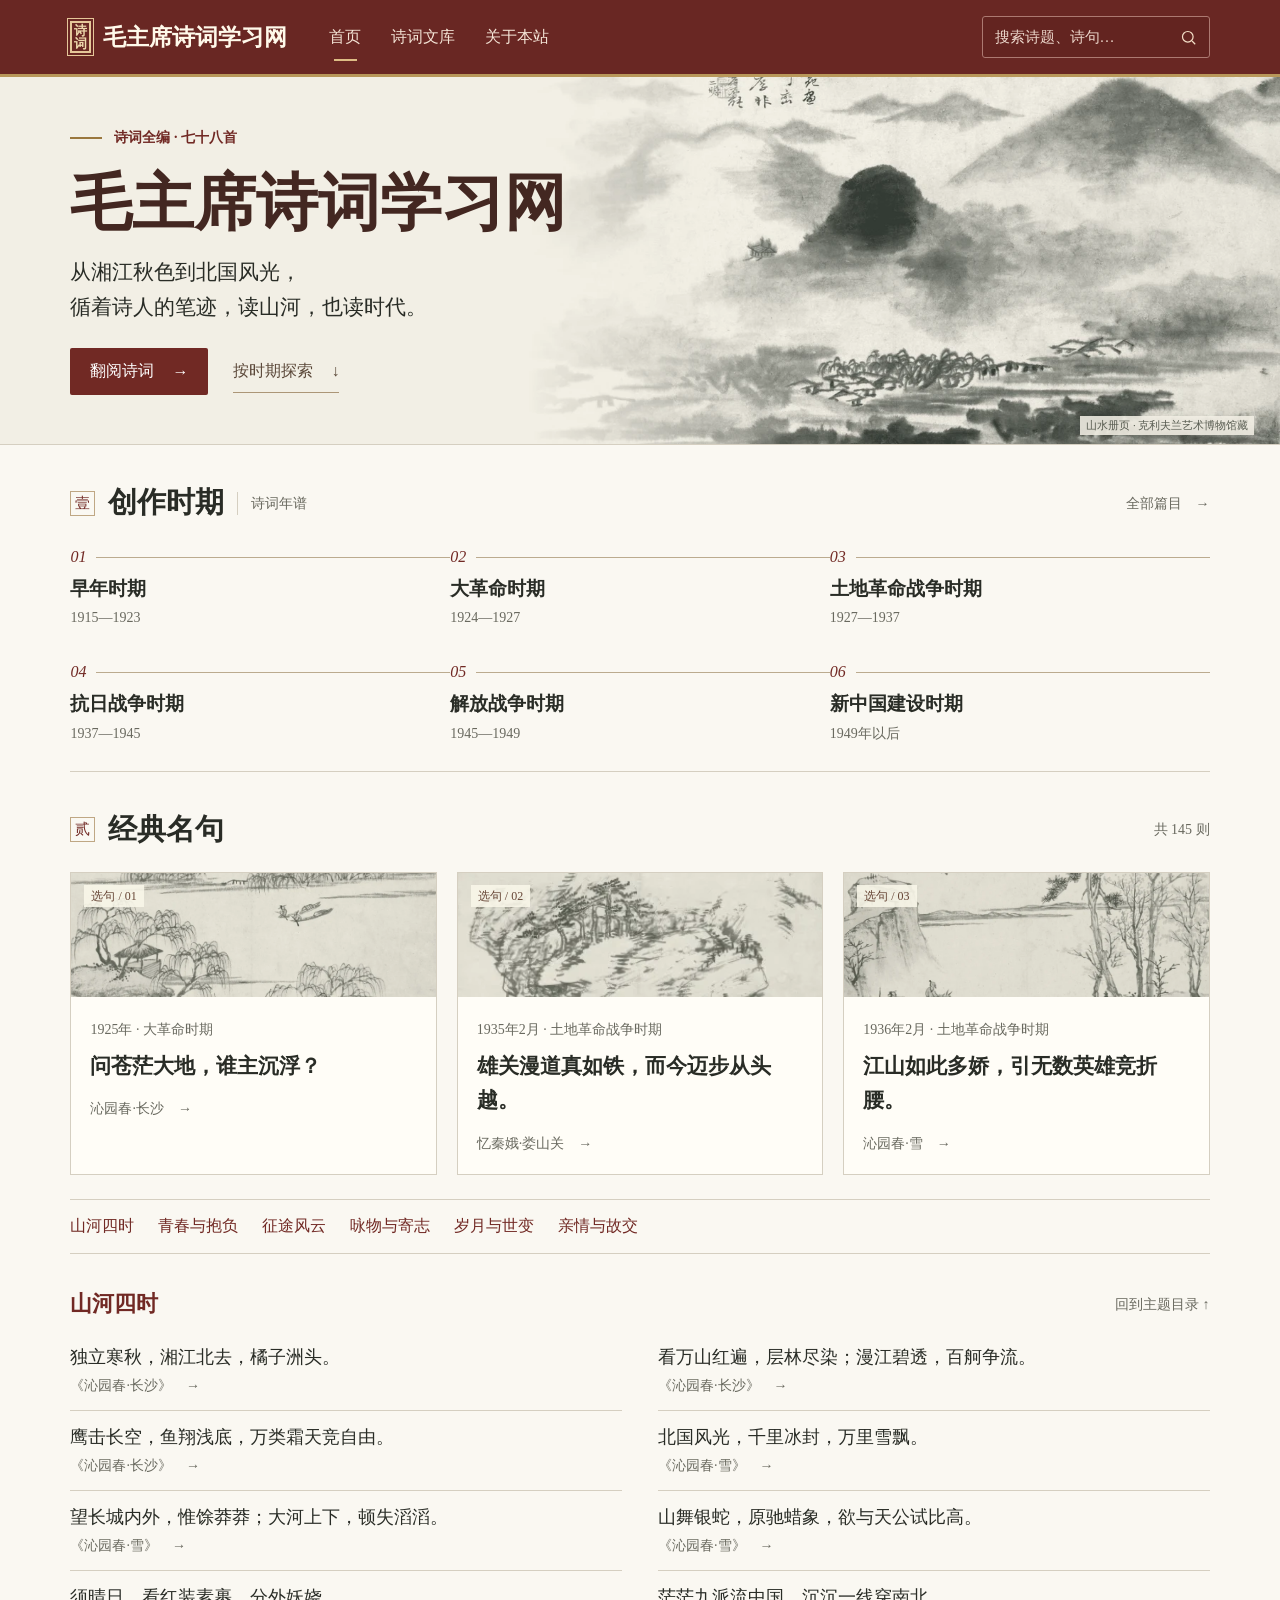
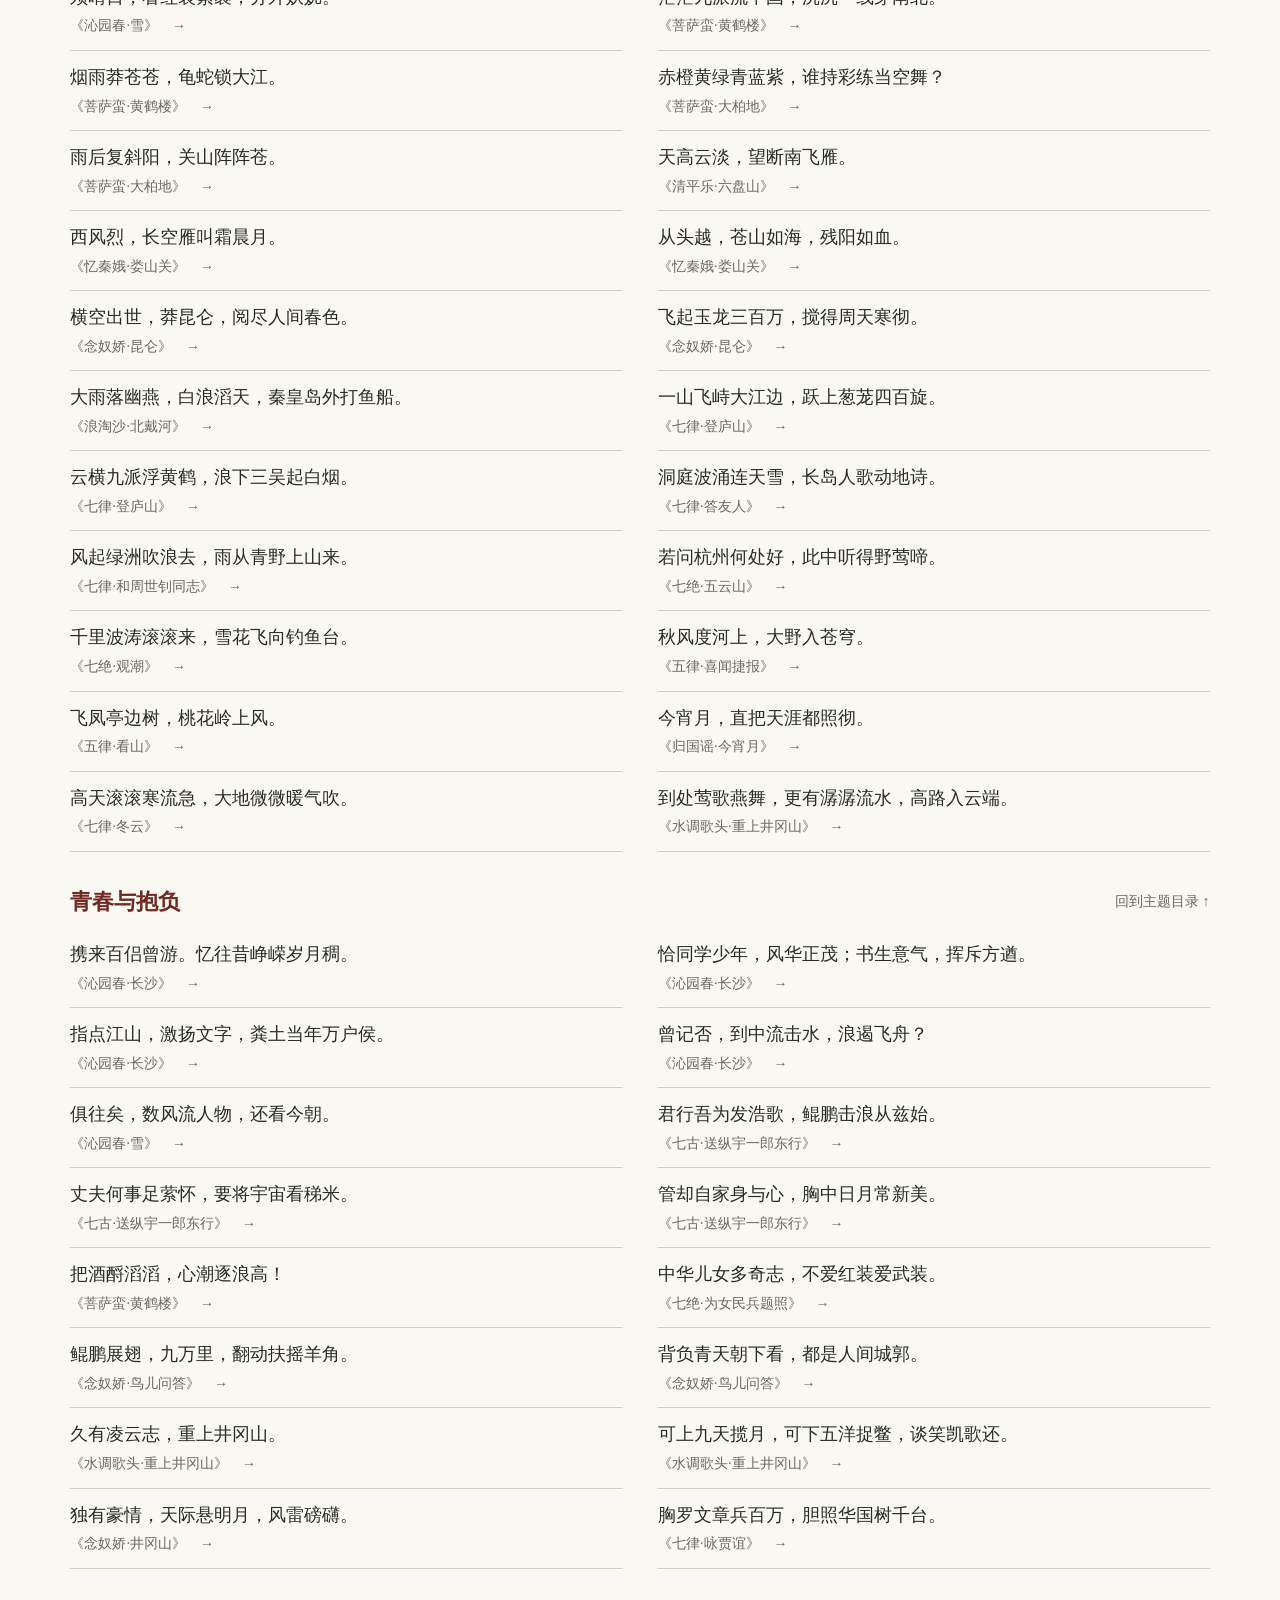
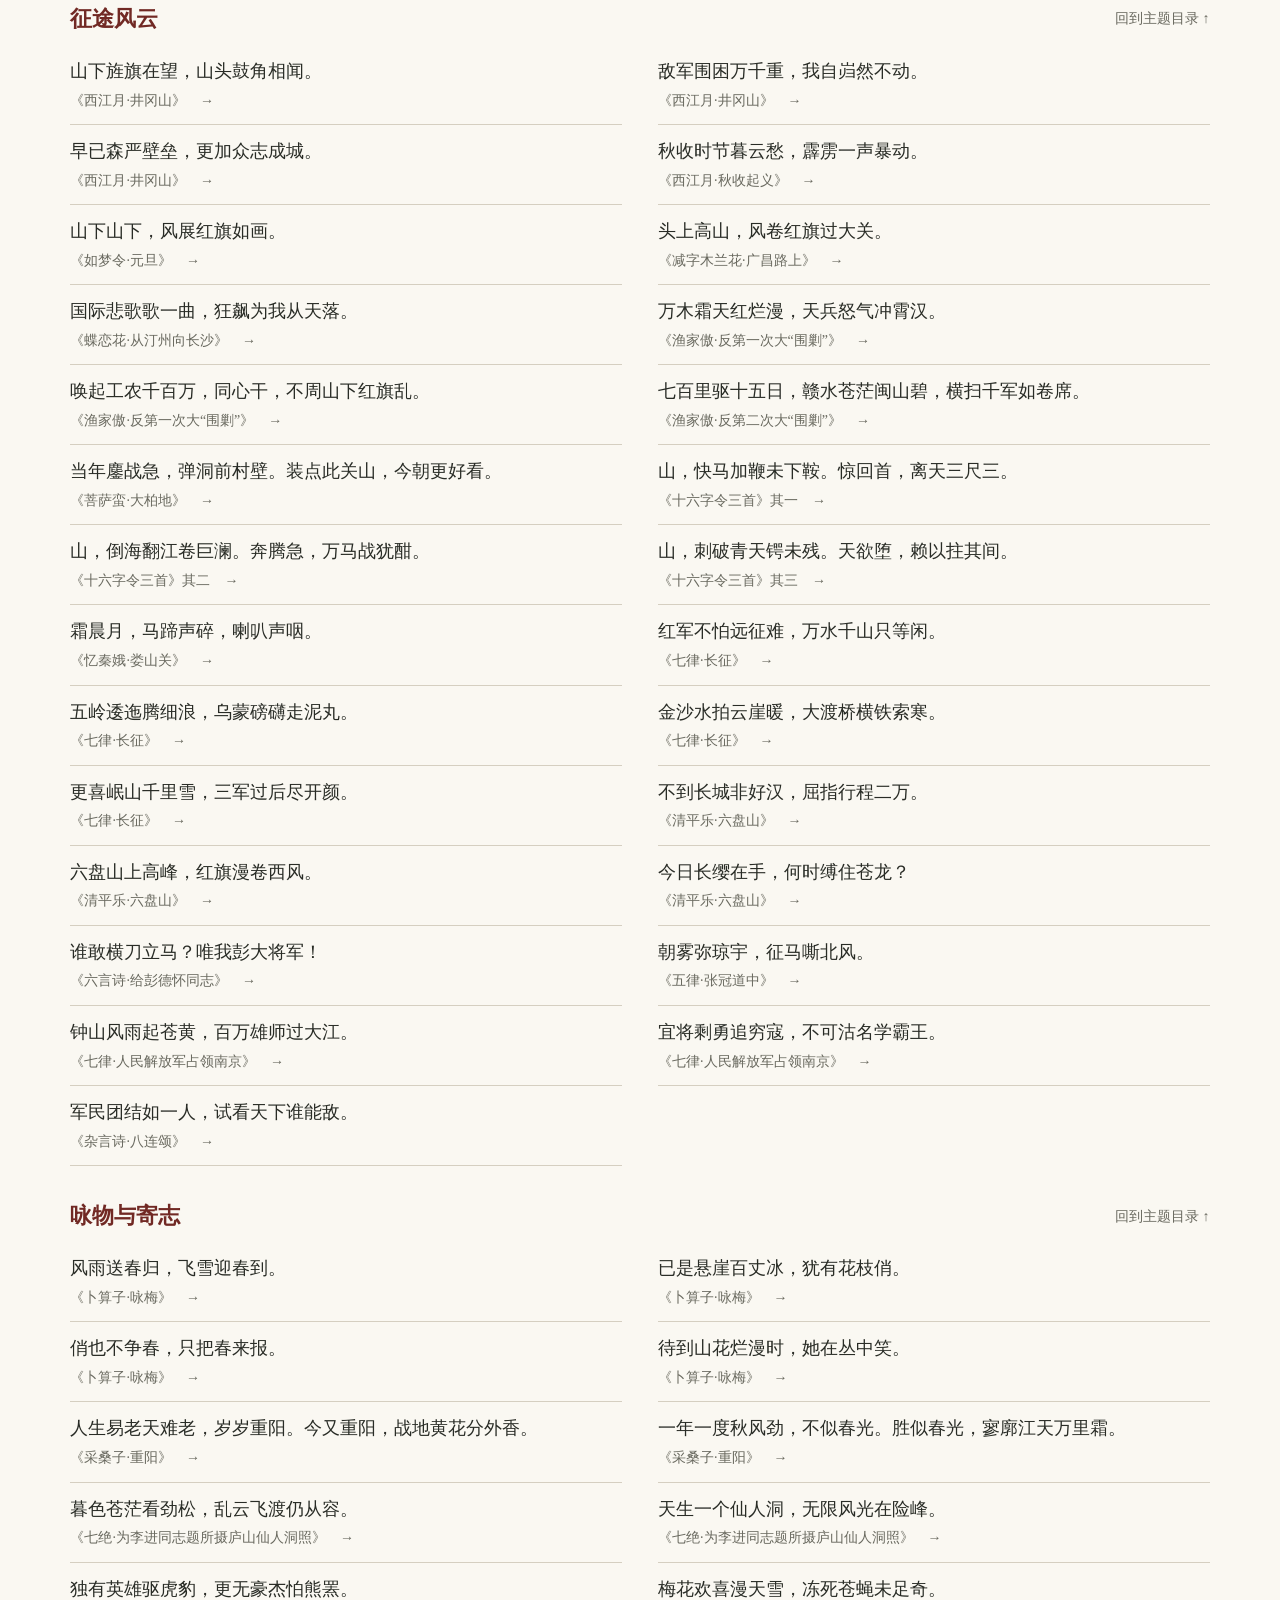
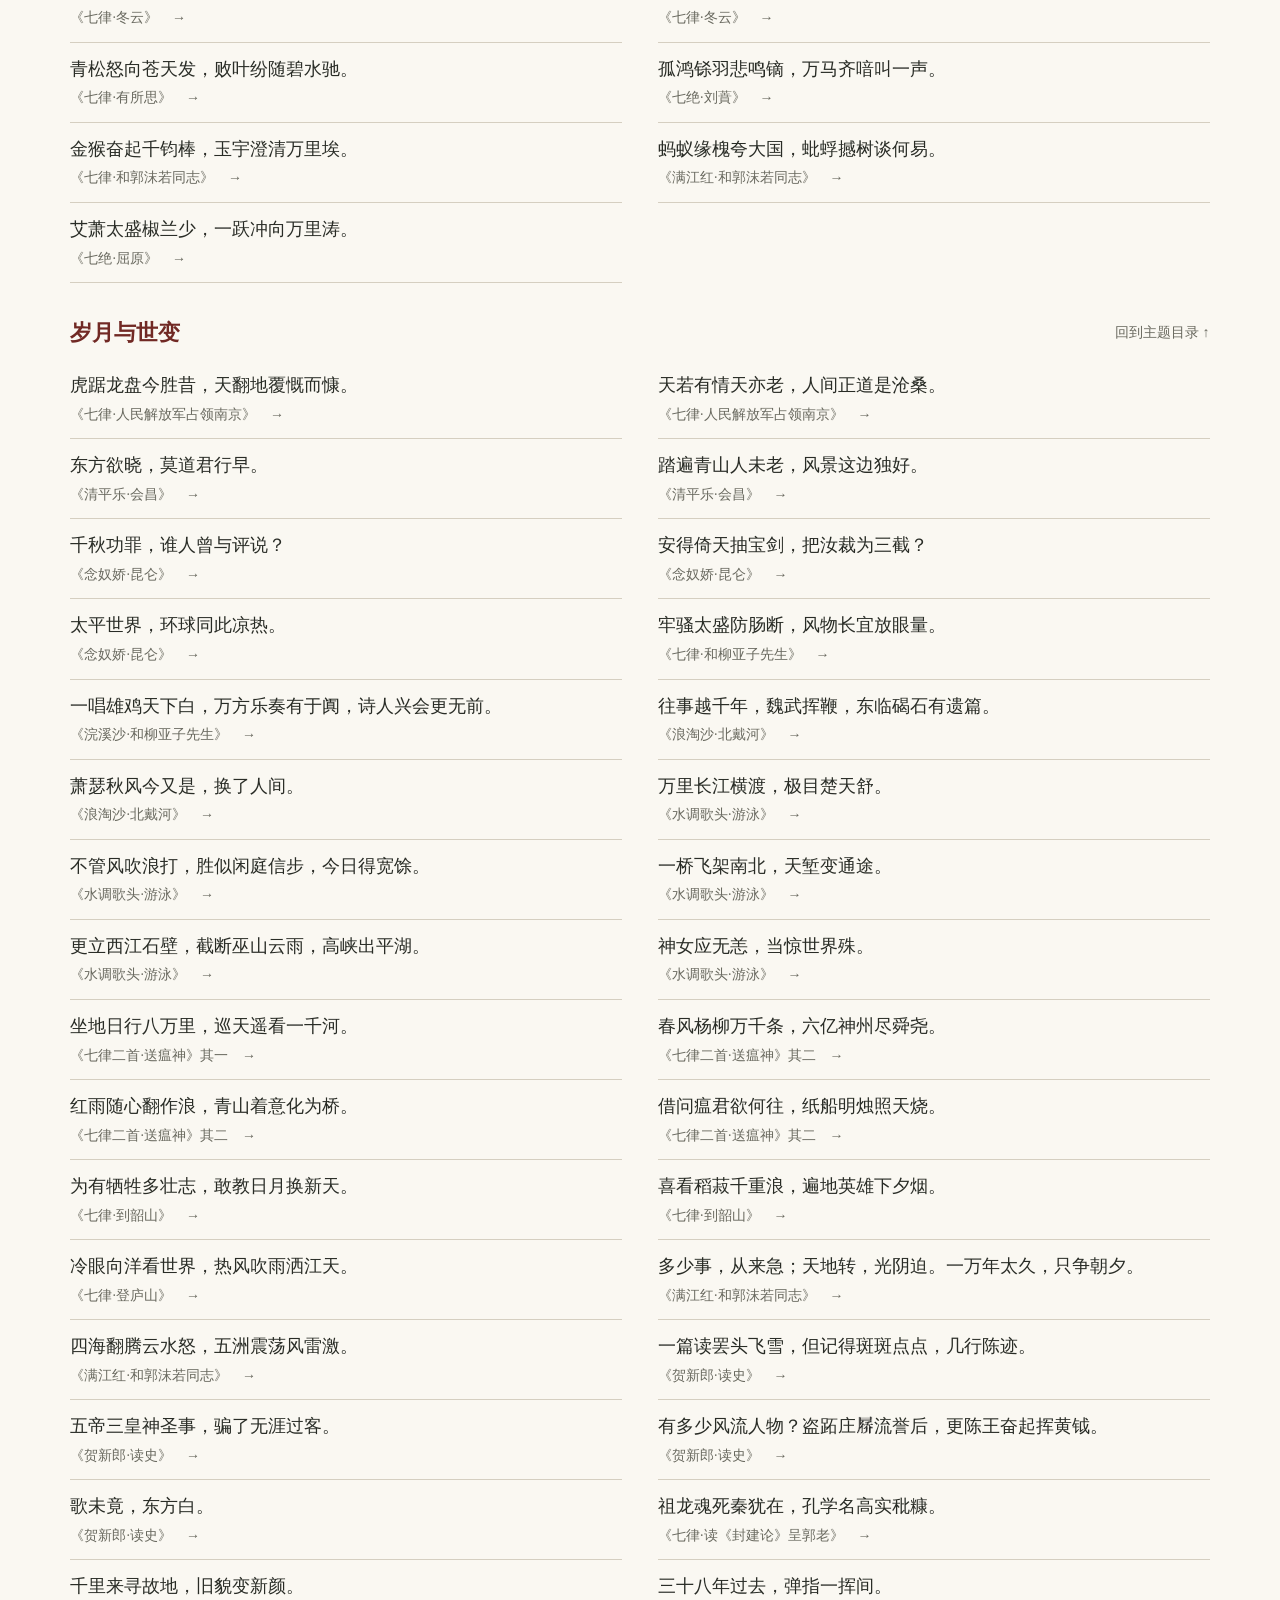
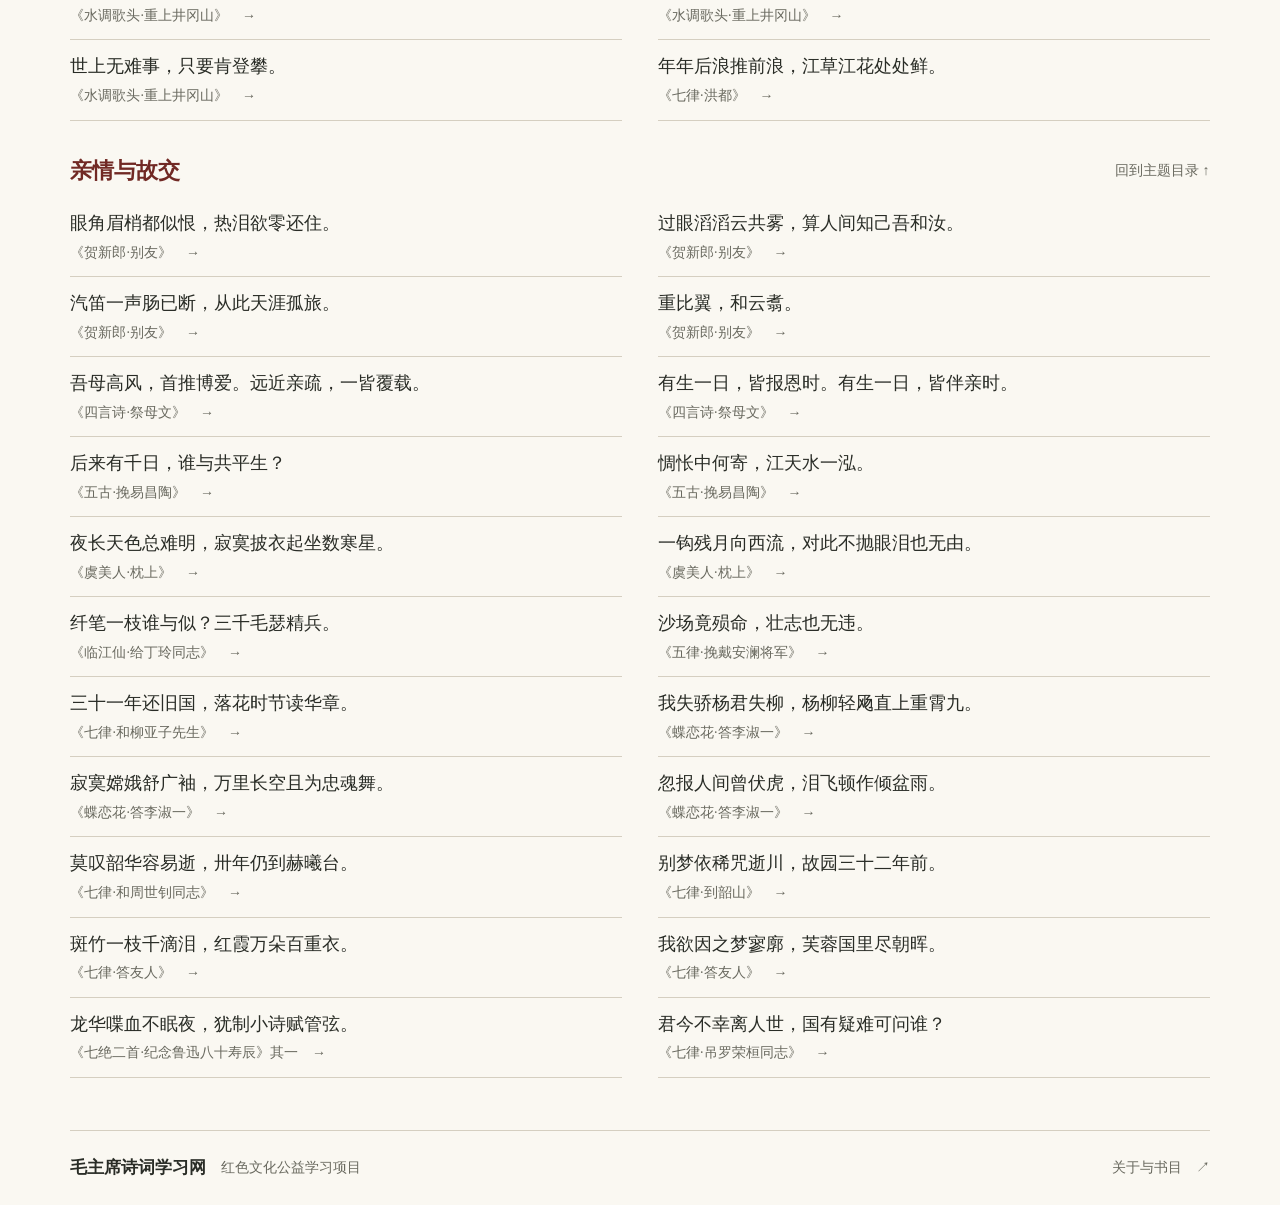
==== index.html @ 9a22bbe4 "准备诗词学习网站的首次发布" ====
<!doctype html>
<html lang="zh-CN"><head><meta charset="utf-8"><meta name="viewport" content="width=device-width,initial-scale=1"><meta name="theme-color" content="#702623"><title>首页 · 毛主席诗词学习网</title><link rel="stylesheet" href="assets/site.css"><script defer src="js/poems.js"></script><script defer src="js/quotes.js"></script><script defer src="js/site.js"></script></head>
<body data-page="index"><a class="skip" href="#main">跳到正文</a><header><div class="wrap mast"><a class="brand" href="index.html"><span class="seal" aria-hidden="true">诗<br>词</span>毛主席诗词学习网</a><nav aria-label="主导航"><a href="index.html" class="active" aria-current="page">首页</a><a href="library.html">诗词文库</a><a href="about.html">关于本站</a></nav>
<form class="search" role="search" action="library.html"><input name="q" id="search" type="search" placeholder="搜索诗题、诗句…" aria-label="搜索诗题、诗句" autocomplete="off"><button aria-label="搜索" title="搜索"><svg viewBox="0 0 24 24" width="17" height="17" fill="none" stroke="currentColor" stroke-width="1.7"><circle cx="11" cy="11" r="7.5"/><path d="m17 17 4.5 4.5"/></svg></button></form></div></header>
<main id="main"><section id="home-results" hidden class="wrap search-results"><h2>检索结果</h2><p role="status" id="summary"></p><div id="list"></div></section><section class="hero"><div class="wrap hero-inner"><div class="kicker"><i></i> 诗词全编 · 七十八首</div><h1>毛主席诗词学习网</h1><p>从湘江秋色到北国风光，<br>循着诗人的笔迹，读山河，也读时代。</p><div class="actions"><a class="primary" href="library.html">翻阅诗词 <b>→</b></a><a class="secondary" href="#eras">按时期探索 <b>↓</b></a></div></div><span class="art-caption">山水册页 · 克利夫兰艺术博物馆藏</span></section>
<div class="wrap"><section class="band" id="eras"><div class="section-head"><div class="heading"><small>壹</small><h2>创作时期</h2><span>诗词年谱</span></div><a href="library.html">全部篇目　→</a></div><div class="timeline" id="timeline"></div></section>
<section class="band quotes"><div class="section-head"><div class="heading"><small>贰</small><h2>经典名句</h2></div><small id="quote-total"></small></div><div id="quotes" class="quote-grid"></div>
<nav class="quote-topics" id="quote-topics" aria-label="名句主题目录"></nav><div id="quote-sections"></div></section></div></main><footer><div class="wrap foot"><span>毛主席诗词学习网</span><small>红色文化公益学习项目</small><a href="about.html">关于与书目　↗</a></div></footer></body></html>
---- assets/site.css ----
/* 版心与字体：全部使用系统字体，离线环境下同样可读。 */
:root{--ink:#292c26;--red:#712924;--gold:#9a773d;--muted:#69695f;--line:#d5cfc1;--paper:#faf8f2;--song:"Source Han Serif SC","Noto Serif CJK SC","Songti SC",SimSun,serif;--kai:KaiTi,STKaiti,"Kaiti SC",var(--song)}
*{box-sizing:border-box}body{margin:0;background:var(--paper);color:var(--ink);font:18px/1.65 var(--kai);min-height:100vh;display:flex;flex-direction:column}main{flex:1}
h1,h2,h3,p{margin:0}h1,h2,h3,strong{font-family:var(--song)}a{color:inherit;text-decoration:none}a:hover{color:var(--red)}button,input{font:inherit}button,a{touch-action:manipulation}button{cursor:pointer}a:focus-visible,button:focus-visible,input:focus-visible{outline:3px solid #bd9247;outline-offset:3px}.wrap{width:min(1216px,89%);margin-inline:auto}
.skip{position:absolute;z-index:5;top:-10em;background:white;padding:.5em}.skip:focus{top:0}
header{background:#692723;color:#fff9ea;border-bottom:3px solid #b8975a}.mast{min-height:74px;display:flex;align-items:center;gap:42px}.brand{display:inline-flex;align-items:center;gap:12px;font: bold 23px var(--song);white-space:nowrap}.brand:hover,nav a:hover{color:#f3dca6}.seal{display:inline-block;border:2px double #e5c799;outline:1px solid #e5c799;outline-offset:2px;color:#eed9ad;text-align:center;font:bold 13px/1 var(--song);padding:1px 2px}
nav{display:flex;align-items:stretch;gap:30px;align-self:stretch}nav a{position:relative;display:flex;align-items:center;font:16px var(--song);white-space:nowrap;color:#f4e4d6}nav .active:after{content:"";position:absolute;bottom:13px;left:15%;right:15%;height:2px;background:#ddbd85}.search{margin-left:auto;display:flex;align-items:center;width:228px;border:1px solid #ac7971;background:#632420;border-radius:3px}.search input{min-width:0;width:100%;padding:8px 0 8px 12px;border:0;background:transparent;color:white;font-size:15px}.search input::placeholder{color:#ecd7cb}.search button{border:0;background:transparent;color:#f4dfc7;padding:6px 12px;display:grid;place-items:center;min-height:36px}
/* 通栏山水画和宣纸留白组成一幅横卷，正文始终独立于图像。 */
#quote-total,.quote-lines small{color:var(--muted);font:14px/1.6 var(--song)}
.quote-topics{display:flex;flex-wrap:wrap;gap:6px 24px;margin:24px 0;padding:12px 0;border-block:1px solid var(--line)}
.quote-topics a{color:var(--red);font:16px/1.8 var(--song)}
.quote-topics a:hover,.quote-topics a:focus-visible{color:var(--red);text-decoration:underline}
.quote-section,.quote-topics{scroll-margin-top:16px}.quote-section{margin-top:32px}.quote-section h3{color:var(--red);font-size:22px}
.quote-lines{list-style:none;margin:8px 0 0;padding:0;display:grid;grid-template-columns:repeat(2,minmax(0,1fr));column-gap:36px}
.quote-lines li{border-bottom:1px solid var(--line)}.quote-lines a{display:grid;gap:3px;padding:12px 0;height:100%;align-content:start}
.quote-lines a:hover small{color:var(--red)}@media(max-width:720px){.quote-lines{grid-template-columns:1fr}.quote-topics{gap:6px 16px}}
.hero{position:relative;background:#f3efe5 url(mountains.webp) center/cover no-repeat;border-bottom:1px solid var(--line)}.hero-inner{padding-block:52px 49px}.kicker{display:flex;align-items:center;gap:12px;font: bold 14px var(--song);color:var(--red)}.kicker i{width:32px;height:2px;background:var(--gold)}.hero h1{font-size:62px;line-height:1.24;color:#432721;margin:18px 0 13px}.hero p{font-size:21px;line-height:1.65}.actions{display:flex;align-items:center;gap:25px;margin-top:24px}.primary,.secondary{display:inline-flex;align-items:center;gap:18px;justify-content:center;font:16px var(--song)}.primary{padding:13px 20px;color:white;background:var(--red);border-radius:2px}.primary:hover{background:#55201c;color:white}.secondary{color:#5b4839;border:0;background:none;padding:10px 0;border-bottom:1px solid #ac9677}b{font-family:serif;font-weight:400}.art-caption{position:absolute;right:2%;bottom:9px;background:#f3efe5df;padding:1px 6px;color:#575b50;font:11px/1.6 var(--song)}
.band{padding-top:34px}.section-head,.heading,.foot{display:flex;align-items:center}.section-head{justify-content:space-between;gap:12px}.heading{gap:13px}.heading small{color:var(--red);border:1px solid #bfa784;font:15px var(--song);padding:2px 4px}.heading h2{font-size:29px}.heading span,.section-head>a{color:var(--muted);font-size:14px}.heading span{padding-left:13px;border-left:1px solid var(--line)}
.timeline{display:grid;grid-template-columns:repeat(5,1fr);margin:17px 0 0}.era{position:relative;display:grid;padding:0 8px 15px 0;line-height:1.7}.era:before{content:"";position:absolute;top:13px;height:1px;left:0;right:0;background:#bbab8f}.era small{z-index:1;background:var(--paper);justify-self:start;color:var(--red);padding-right:10px;font:italic 16px/26px Georgia,serif}.era strong{font-size:19px;margin-top:3px}.era span{font:14px/1.8 Georgia,var(--song);color:var(--muted)}.era:hover strong,.section-head a:hover{text-decoration:underline;text-underline-offset:4px}
.quotes{border-top:1px solid var(--line);margin-top:10px;padding-bottom:52px}.quote-grid{display:grid;grid-template-columns:repeat(3,1fr);gap:20px;margin-top:18px}.quote{display:block;border:1px solid var(--line);background:#fffdf7;transition:border-color .16s}.quote:hover{border-color:var(--gold)}.picture{height:124px;background-size:cover;background-position:center;position:relative}.river{background-image:url(river.webp)}.peaks{background-image:url(peaks.webp)}.valley{background-image:url(valley.webp)}.picture span{position:absolute;left:13px;top:12px;background:#faf7eadf;padding:1px 7px;color:#664535;font:12px/1.7 var(--song)}.caption{padding:17px 19px}.caption small,.caption span{font-size:14px;color:var(--muted)}.caption h3{font: bold 21px/1.65 var(--kai);margin:5px 0 10px}
.foot{min-height:75px;border-top:1px solid var(--line);gap:15px}.foot span{font:bold 17px var(--song)}.foot small,.foot a{font-size:14px;color:var(--muted)}.foot a{margin-left:auto}
/* 文库与阅读页 */
.inside{padding:20px 0 55px}.crumb,.back,.context a,.about a{font-size:15px;color:var(--red)}.crumb{margin-bottom:35px;color:var(--muted)}.inside h1{font-size:39px;line-height:1.4;margin:12px 0}.lead,.metadata,.author,#summary{color:var(--muted)}.filters{display:flex;flex-wrap:wrap;gap:8px;margin:25px 0 18px}.filters button{background:transparent;border:1px solid var(--line);color:var(--ink);padding:7px 12px;font-size:16px}.filters [aria-pressed=true]{background:var(--red);color:white;border-color:var(--red)}#summary{font-size:15px}.group{margin:20px 0 30px}.group h2,.group>small{display:inline-block}.group h2{font-size:22px;margin:0 15px 9px 0}.group>small,.poem-row small{color:var(--muted)}.poem-row{display:grid;grid-template-columns:minmax(160px,1fr) 1.6fr 145px 20px;align-items:center;gap:12px;border-top:1px solid var(--line);padding:15px 4px}.poem-row:hover{background:#f3efe6}.poem-row strong{font-size:17px}.poem-row span{font-size:17px}.poem-row b{color:var(--red)}.empty,.search-results{padding-block:30px}.search-results{border-bottom:1px solid var(--line)}
.reading{max-width:850px;margin:auto;text-align:center}.reading .kicker{justify-content:center}.verse{font:30px/1.9 var(--kai);padding:28px 0}.verse .break{height:1em}.metadata{font-size:16px}.context,.about section{margin:32px 0 22px;padding:22px 0;border-top:1px solid var(--line);text-align:left}.context h2,.about h2{font-size:23px;margin-bottom:12px}.about{max-width:810px}.about p+p{margin-top:12px}.context a,.about a{text-decoration:underline;text-underline-offset:3px}.context a{display:inline-block;margin-top:12px}
@media(max-width:920px){.mast{gap:24px}.brand{font-size:19px}nav{gap:17px}.search{width:180px}.hero h1{font-size:50px}.era strong{font-size:16px}.poem-row{grid-template-columns:1fr 1.3fr 100px 15px}}
@media(max-width:720px){.wrap{width:90%}.mast{flex-wrap:wrap;gap:0 12px;padding:13px 0 10px}.brand{font-size:18px;gap:9px}.seal{font-size:10px}nav{gap:12px;margin-left:auto}nav a{font-size:14px}nav .active:after{bottom:-4px}.search{width:100%;margin-top:13px}.hero{background-size:auto 100%;background-position:53% center}.hero-inner{padding:31px 0 47px}.hero h1{font-size:37px}.hero p{font-size:18px;background:#f3efe5cf;width:fit-content}.actions{margin-top:19px;gap:18px}.art-caption{font-size:10px}.heading h2{font-size:24px}.heading{gap:8px}.heading span{display:none}.timeline{grid-template-columns:1fr 1fr;gap:4px 16px}.era{padding-bottom:8px}.band{padding-top:22px}.quote-grid{grid-template-columns:1fr;gap:12px}.quote{display:grid;grid-template-columns:31% 1fr}.picture{height:100%;min-height:114px}.caption{padding:10px 12px}.caption h3{font-size:18px}.picture span{left:6px;top:6px}.foot{flex-wrap:wrap;gap:6px 13px;padding:14px 0}.foot span{font-size:15px}.foot small,.foot a{font-size:12px}.inside h1{font-size:31px}.verse{font-size:24px}.poem-row{grid-template-columns:1fr auto;gap:2px 6px}.poem-row strong{grid-area:1/1}.poem-row span{grid-area:2/1/3/3}.poem-row small{grid-area:1/2;font-size:13px}.poem-row b{display:none}.group h2{font-size:20px}.filters{gap:6px}.filters button{font-size:15px;padding:6px 9px}}
@media(max-width:400px){.mast{row-gap:10px}.brand{width:100%}nav{margin:0}.search{flex:1;margin:0}.hero h1{font-size:32px}.foot a{margin-left:0}}
@media(max-width:720px){.hero{background-position:32% center}.hero p{background:transparent}}
/* 全编目录与原作、考辨的阅读层次。 */
.timeline{grid-template-columns:repeat(3,minmax(0,1fr));row-gap:14px}
.collection-filters{margin-bottom:0}.collection-filters+#filters{margin-top:12px}
.poem-row{grid-template-columns:minmax(180px,1fr) minmax(0,1.5fr) 185px 20px}
.poem-row>*{min-width:0;overflow-wrap:anywhere}.poem-row small{font-size:14px}
.reading h1{font-size:34px;overflow-wrap:anywhere}.preface{margin:24px auto 0;text-align:left;max-width:680px;color:var(--muted);font-size:18px}
.verse{font-size:28px;line-height:2}.verse p{overflow-wrap:anywhere}.poem-part+.poem-part{margin-top:30px}.verse .part-title{font:20px/1.5 var(--song);color:var(--red);margin-bottom:16px}
.author-notes{text-align:left;margin:10px 0 28px;padding:20px 0;border-block:1px solid var(--line);font-size:18px}.author-notes h2{font-size:20px;margin-bottom:12px}
.author-notes p+p,.preface p+p,.research p+p{margin-top:14px}.research{padding-block:18px;margin:12px 0 20px;line-height:1.9;overflow-wrap:anywhere}
summary{cursor:pointer}.research summary{font:22px/1.6 var(--song);color:var(--red)}summary:focus-visible{outline:3px solid #bd9247;outline-offset:4px}
.research-credit{color:var(--muted);font-size:14px;margin-top:18px}.research[open]{border-bottom:1px solid var(--line)}
.source{text-align:left;color:var(--muted);font-size:14px;line-height:1.8;overflow-wrap:anywhere}.source a{text-decoration:underline;text-underline-offset:3px;color:var(--red)}.proofreading{margin:10px 0}.proofreading p{margin-top:8px}
.source-glyph{height:1em;width:1em;object-fit:contain;vertical-align:-.1em;mix-blend-mode:multiply}
.adjacent{display:grid;grid-template-columns:minmax(0,1fr) minmax(0,1fr);gap:24px;margin:32px 0 26px;padding-top:20px;border-top:1px solid var(--line)}.adjacent a{display:block;font:16px/1.7 var(--song);color:var(--red);white-space:normal;overflow-wrap:anywhere;text-align:left}.adjacent .next{grid-column:2;text-align:right}
@media(max-width:920px){.poem-row{grid-template-columns:minmax(0,1fr) minmax(0,1.2fr) 165px 15px}}
@media(max-width:720px){.timeline{grid-template-columns:repeat(2,minmax(0,1fr))}.poem-row{grid-template-columns:minmax(0,1fr) auto}.poem-row small{max-width:130px;text-align:right}.reading h1{font-size:28px}.verse{font-size:23px}.preface,.author-notes,.research{font-size:17px}.adjacent{gap:16px}.adjacent a{font-size:14px}}
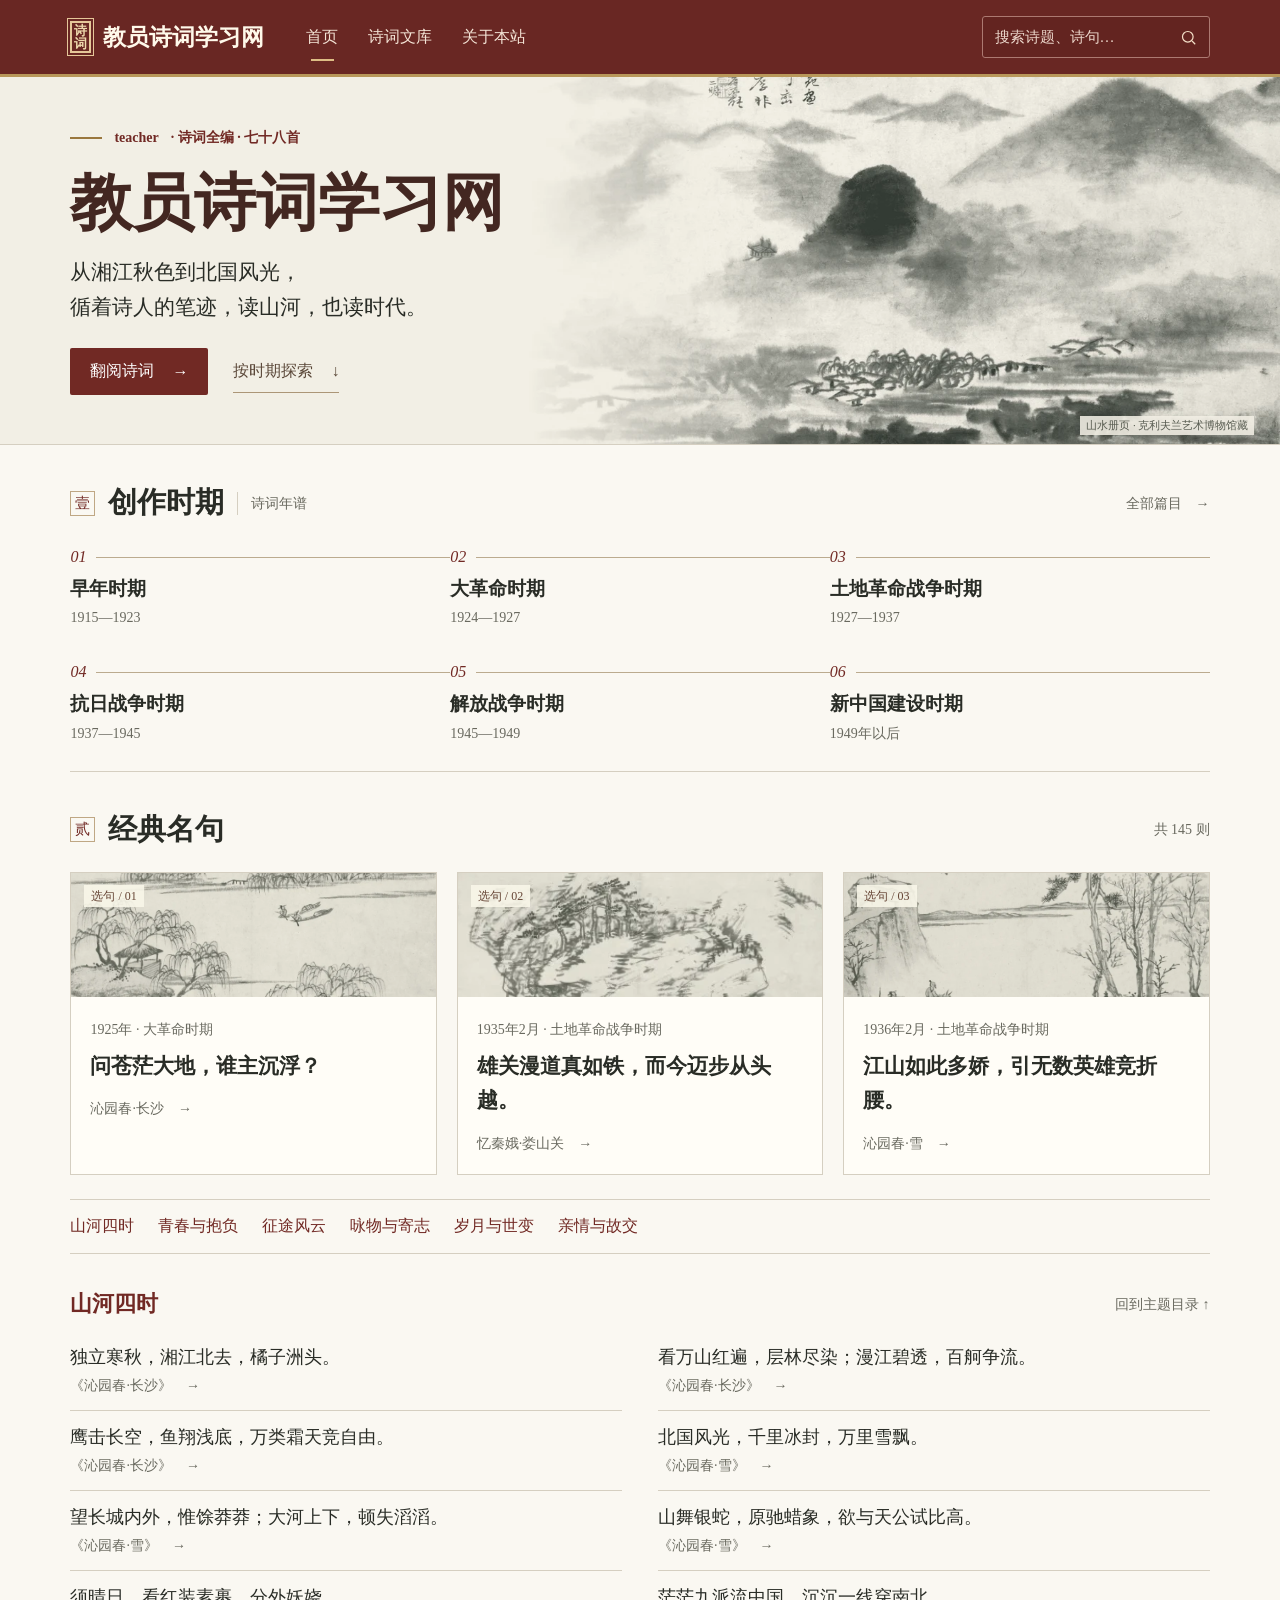
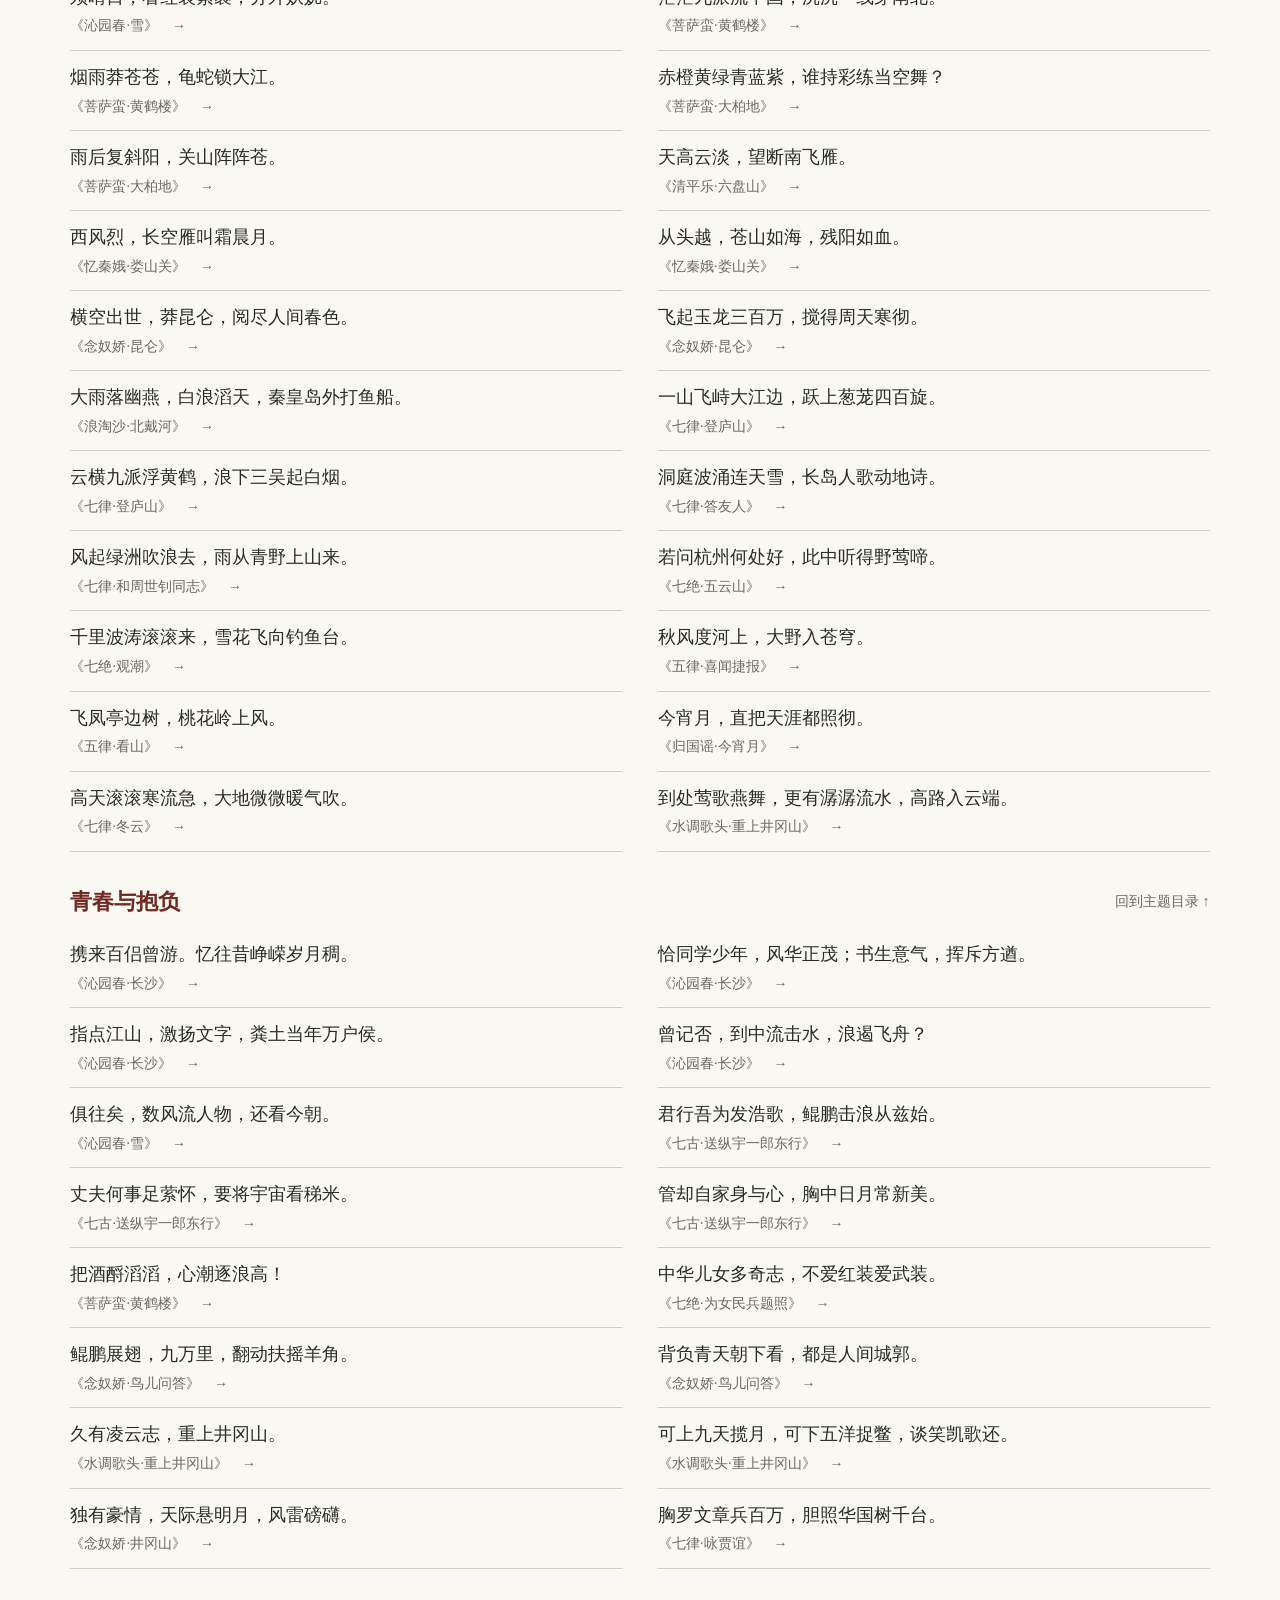
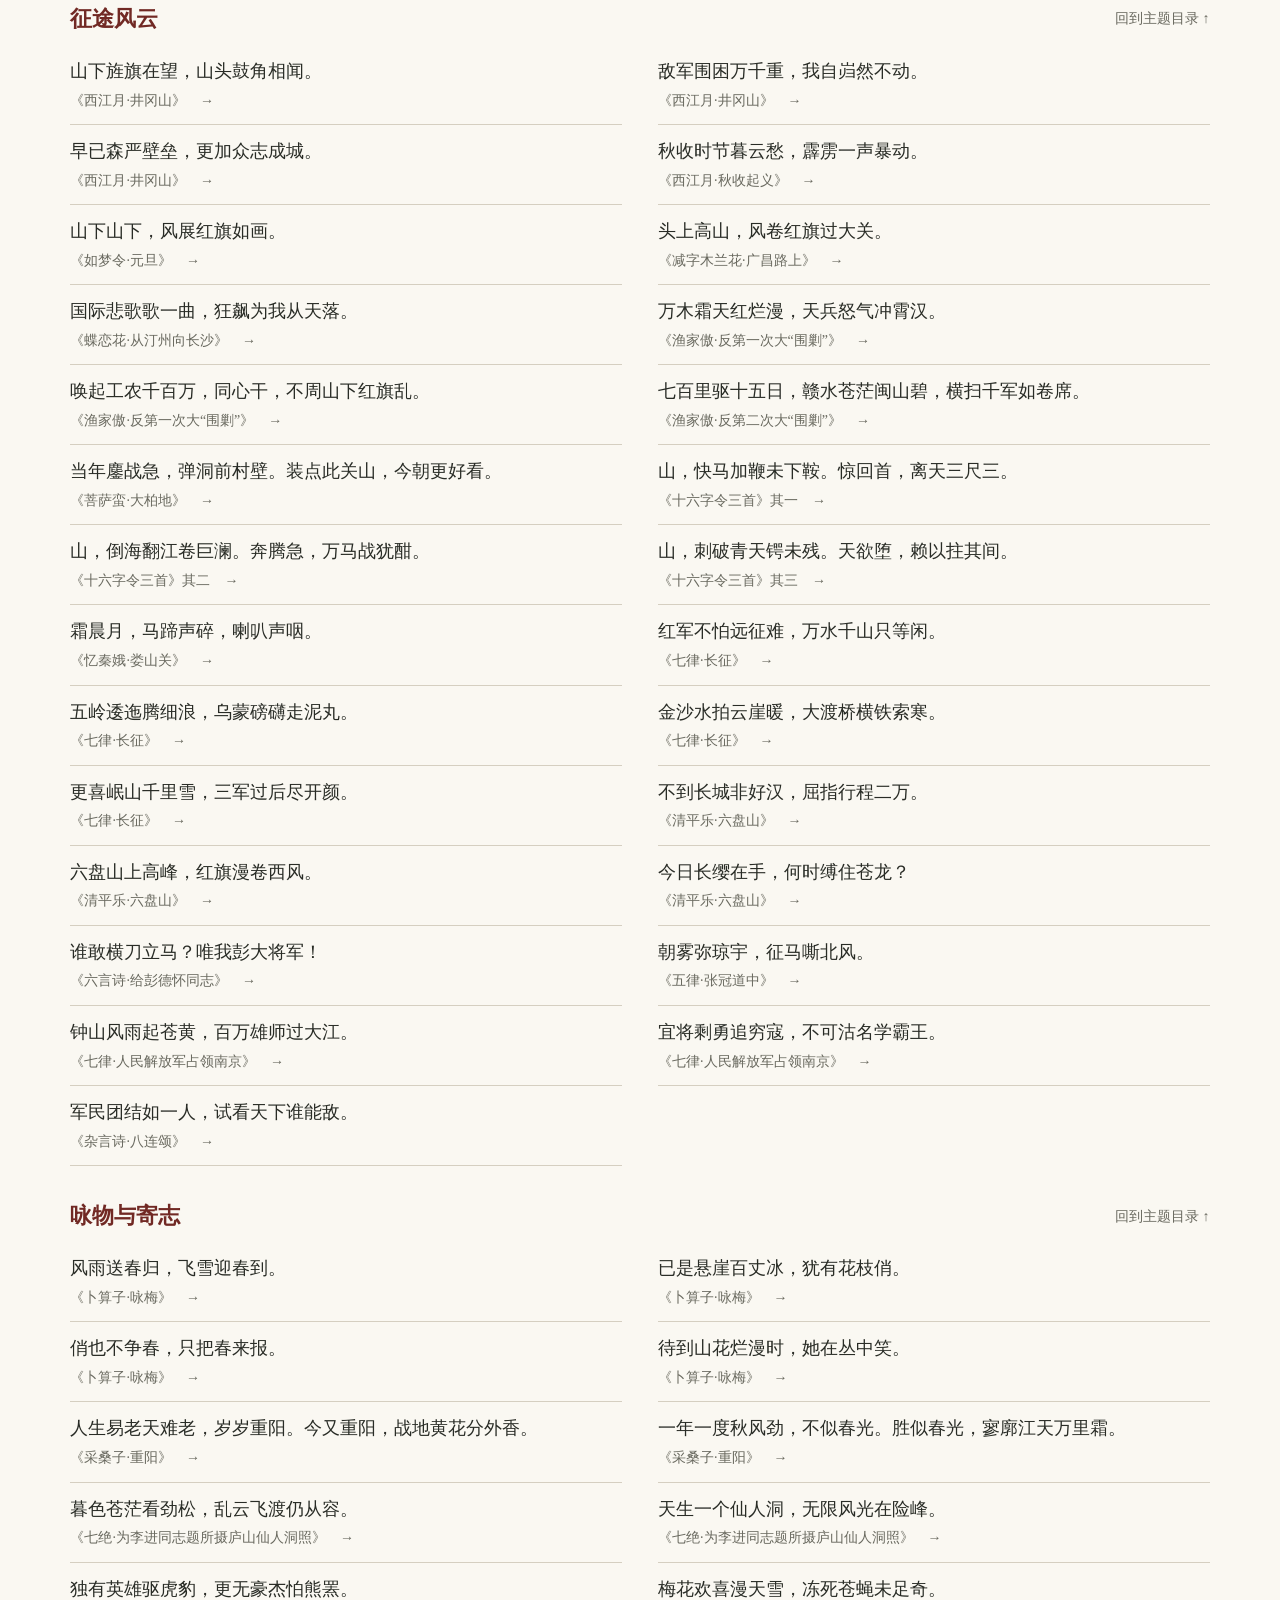
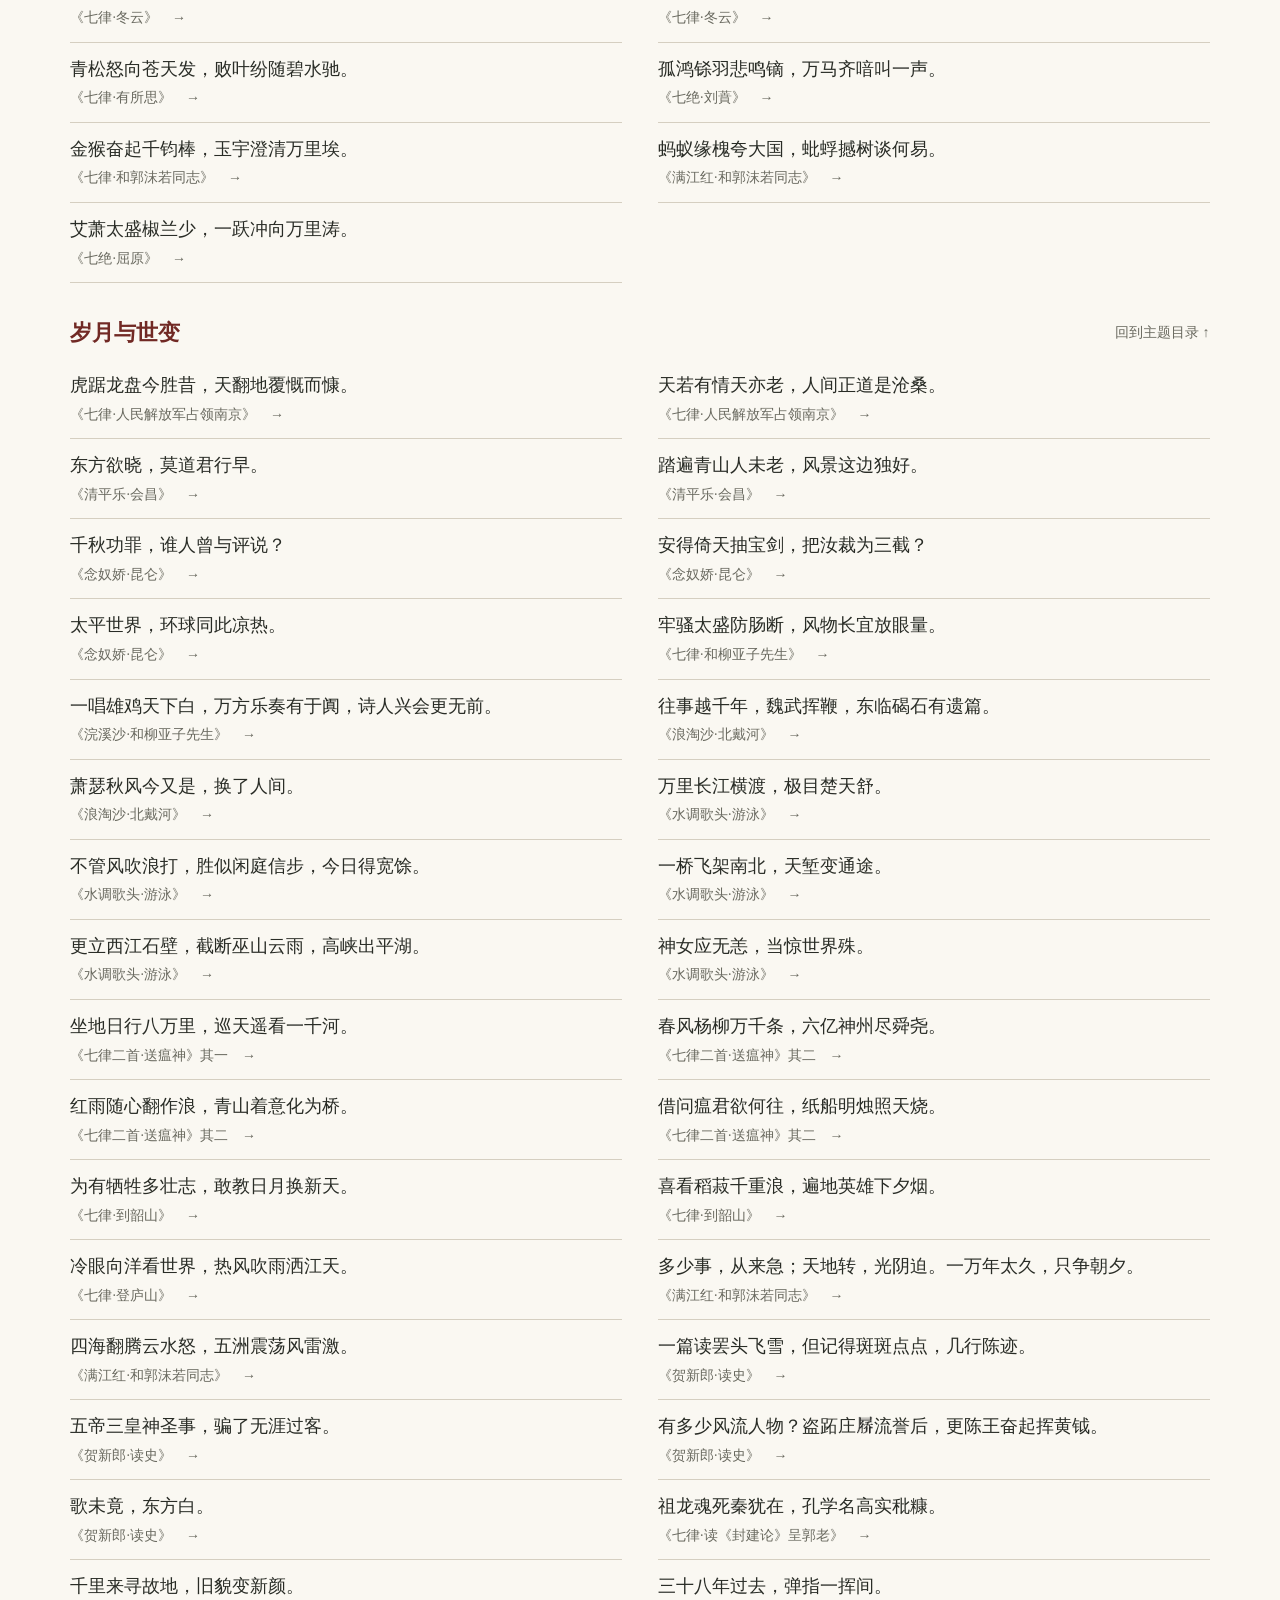
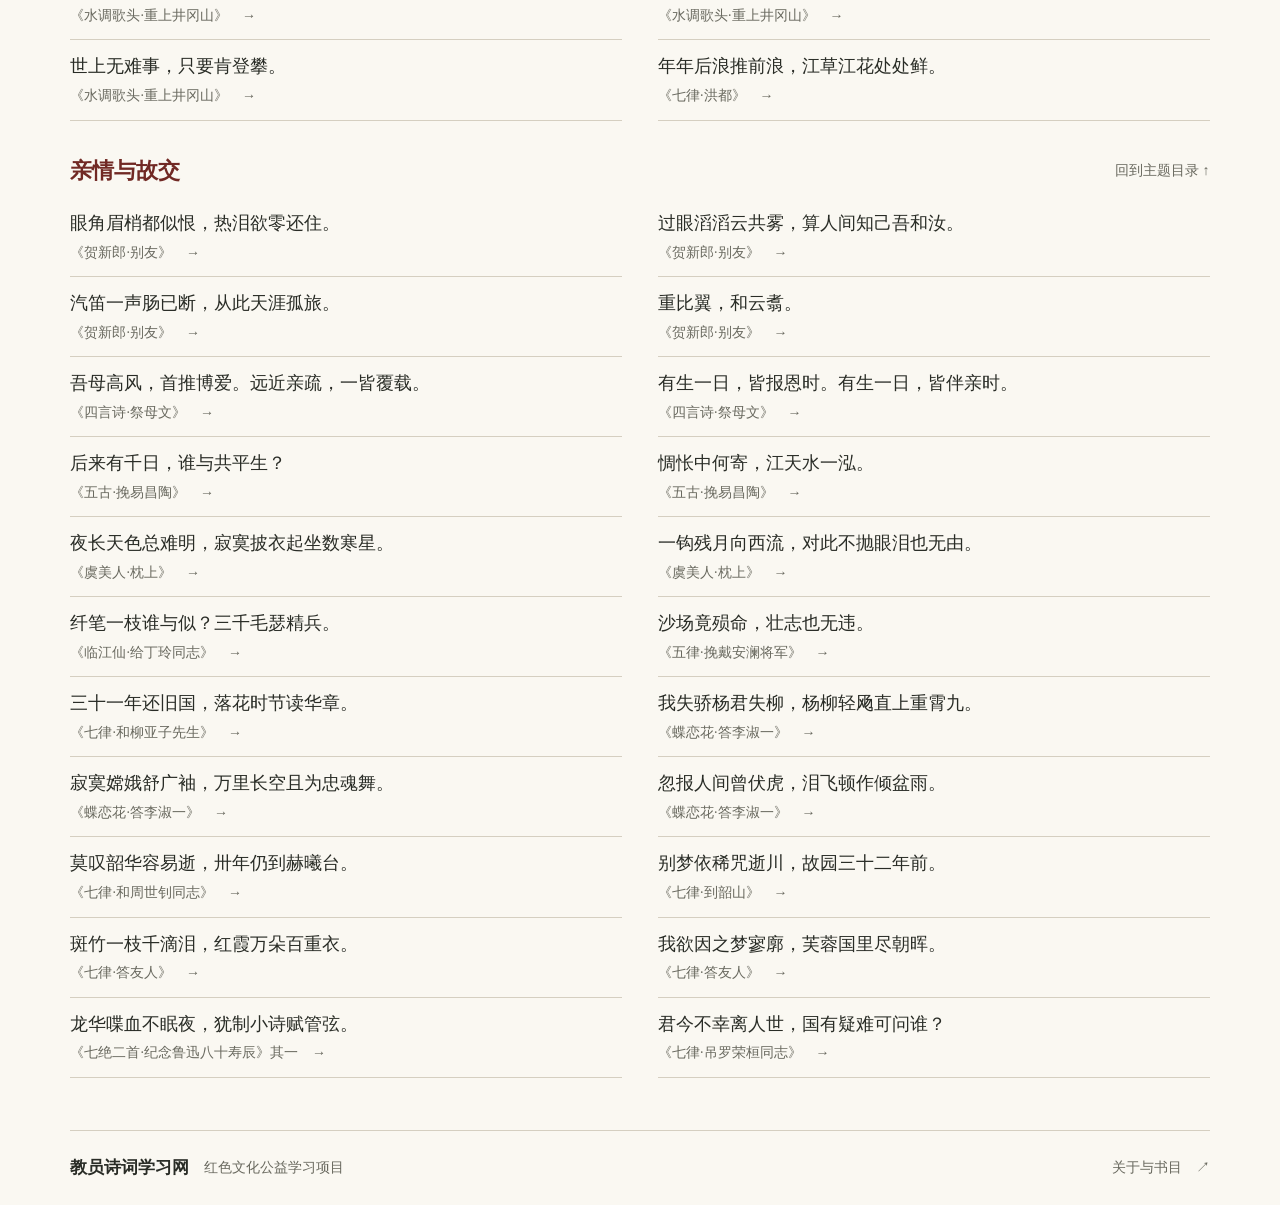
==== commit dc7f8900: "将网站称呼改为教员，英文名使用 teacher" ====
--- a/index.html
+++ b/index.html
@@ -1,8 +1,8 @@
 <!doctype html>
-<html lang="zh-CN"><head><meta charset="utf-8"><meta name="viewport" content="width=device-width,initial-scale=1"><meta name="theme-color" content="#702623"><title>首页 · 毛主席诗词学习网</title><link rel="stylesheet" href="assets/site.css"><script defer src="js/poems.js"></script><script defer src="js/quotes.js"></script><script defer src="js/site.js"></script></head>
-<body data-page="index"><a class="skip" href="#main">跳到正文</a><header><div class="wrap mast"><a class="brand" href="index.html"><span class="seal" aria-hidden="true">诗<br>词</span>毛主席诗词学习网</a><nav aria-label="主导航"><a href="index.html" class="active" aria-current="page">首页</a><a href="library.html">诗词文库</a><a href="about.html">关于本站</a></nav>
+<html lang="zh-CN"><head><meta charset="utf-8"><meta name="viewport" content="width=device-width,initial-scale=1"><meta name="theme-color" content="#702623"><title>首页 · 教员诗词学习网</title><link rel="stylesheet" href="assets/site.css"><script defer src="js/poems.js"></script><script defer src="js/quotes.js"></script><script defer src="js/site.js"></script></head>
+<body data-page="index"><a class="skip" href="#main">跳到正文</a><header><div class="wrap mast"><a class="brand" href="index.html"><span class="seal" aria-hidden="true">诗<br>词</span>教员诗词学习网</a><nav aria-label="主导航"><a href="index.html" class="active" aria-current="page">首页</a><a href="library.html">诗词文库</a><a href="about.html">关于本站</a></nav>
 <form class="search" role="search" action="library.html"><input name="q" id="search" type="search" placeholder="搜索诗题、诗句…" aria-label="搜索诗题、诗句" autocomplete="off"><button aria-label="搜索" title="搜索"><svg viewBox="0 0 24 24" width="17" height="17" fill="none" stroke="currentColor" stroke-width="1.7"><circle cx="11" cy="11" r="7.5"/><path d="m17 17 4.5 4.5"/></svg></button></form></div></header>
-<main id="main"><section id="home-results" hidden class="wrap search-results"><h2>检索结果</h2><p role="status" id="summary"></p><div id="list"></div></section><section class="hero"><div class="wrap hero-inner"><div class="kicker"><i></i> 诗词全编 · 七十八首</div><h1>毛主席诗词学习网</h1><p>从湘江秋色到北国风光，<br>循着诗人的笔迹，读山河，也读时代。</p><div class="actions"><a class="primary" href="library.html">翻阅诗词 <b>→</b></a><a class="secondary" href="#eras">按时期探索 <b>↓</b></a></div></div><span class="art-caption">山水册页 · 克利夫兰艺术博物馆藏</span></section>
+<main id="main"><section id="home-results" hidden class="wrap search-results"><h2>检索结果</h2><p role="status" id="summary"></p><div id="list"></div></section><section class="hero"><div class="wrap hero-inner"><div class="kicker"><i></i> <span lang="en" style="text-transform:none">teacher</span> · 诗词全编 · 七十八首</div><h1>教员诗词学习网</h1><p>从湘江秋色到北国风光，<br>循着诗人的笔迹，读山河，也读时代。</p><div class="actions"><a class="primary" href="library.html">翻阅诗词 <b>→</b></a><a class="secondary" href="#eras">按时期探索 <b>↓</b></a></div></div><span class="art-caption">山水册页 · 克利夫兰艺术博物馆藏</span></section>
 <div class="wrap"><section class="band" id="eras"><div class="section-head"><div class="heading"><small>壹</small><h2>创作时期</h2><span>诗词年谱</span></div><a href="library.html">全部篇目　→</a></div><div class="timeline" id="timeline"></div></section>
 <section class="band quotes"><div class="section-head"><div class="heading"><small>贰</small><h2>经典名句</h2></div><small id="quote-total"></small></div><div id="quotes" class="quote-grid"></div>
-<nav class="quote-topics" id="quote-topics" aria-label="名句主题目录"></nav><div id="quote-sections"></div></section></div></main><footer><div class="wrap foot"><span>毛主席诗词学习网</span><small>红色文化公益学习项目</small><a href="about.html">关于与书目　↗</a></div></footer></body></html>
+<nav class="quote-topics" id="quote-topics" aria-label="名句主题目录"></nav><div id="quote-sections"></div></section></div></main><footer><div class="wrap foot"><span>教员诗词学习网</span><small>红色文化公益学习项目</small><a href="about.html">关于与书目　↗</a></div></footer></body></html>
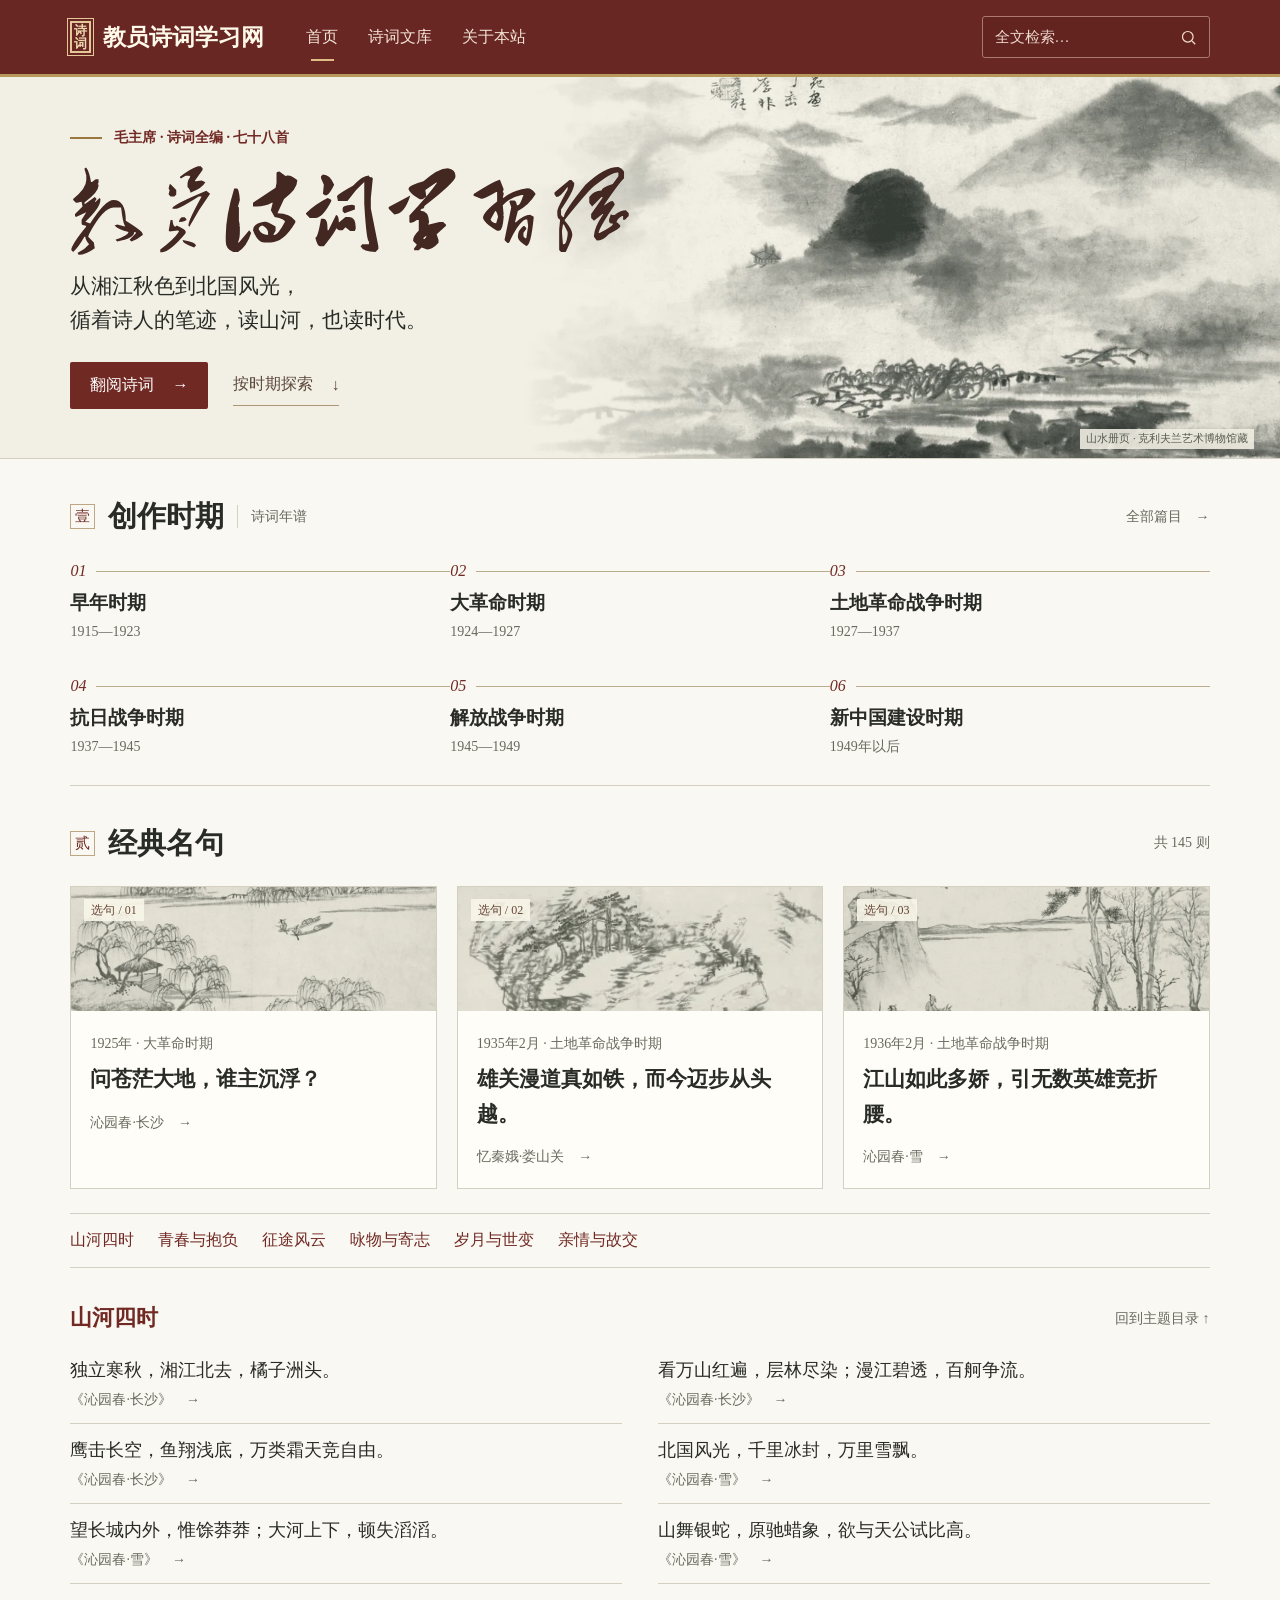
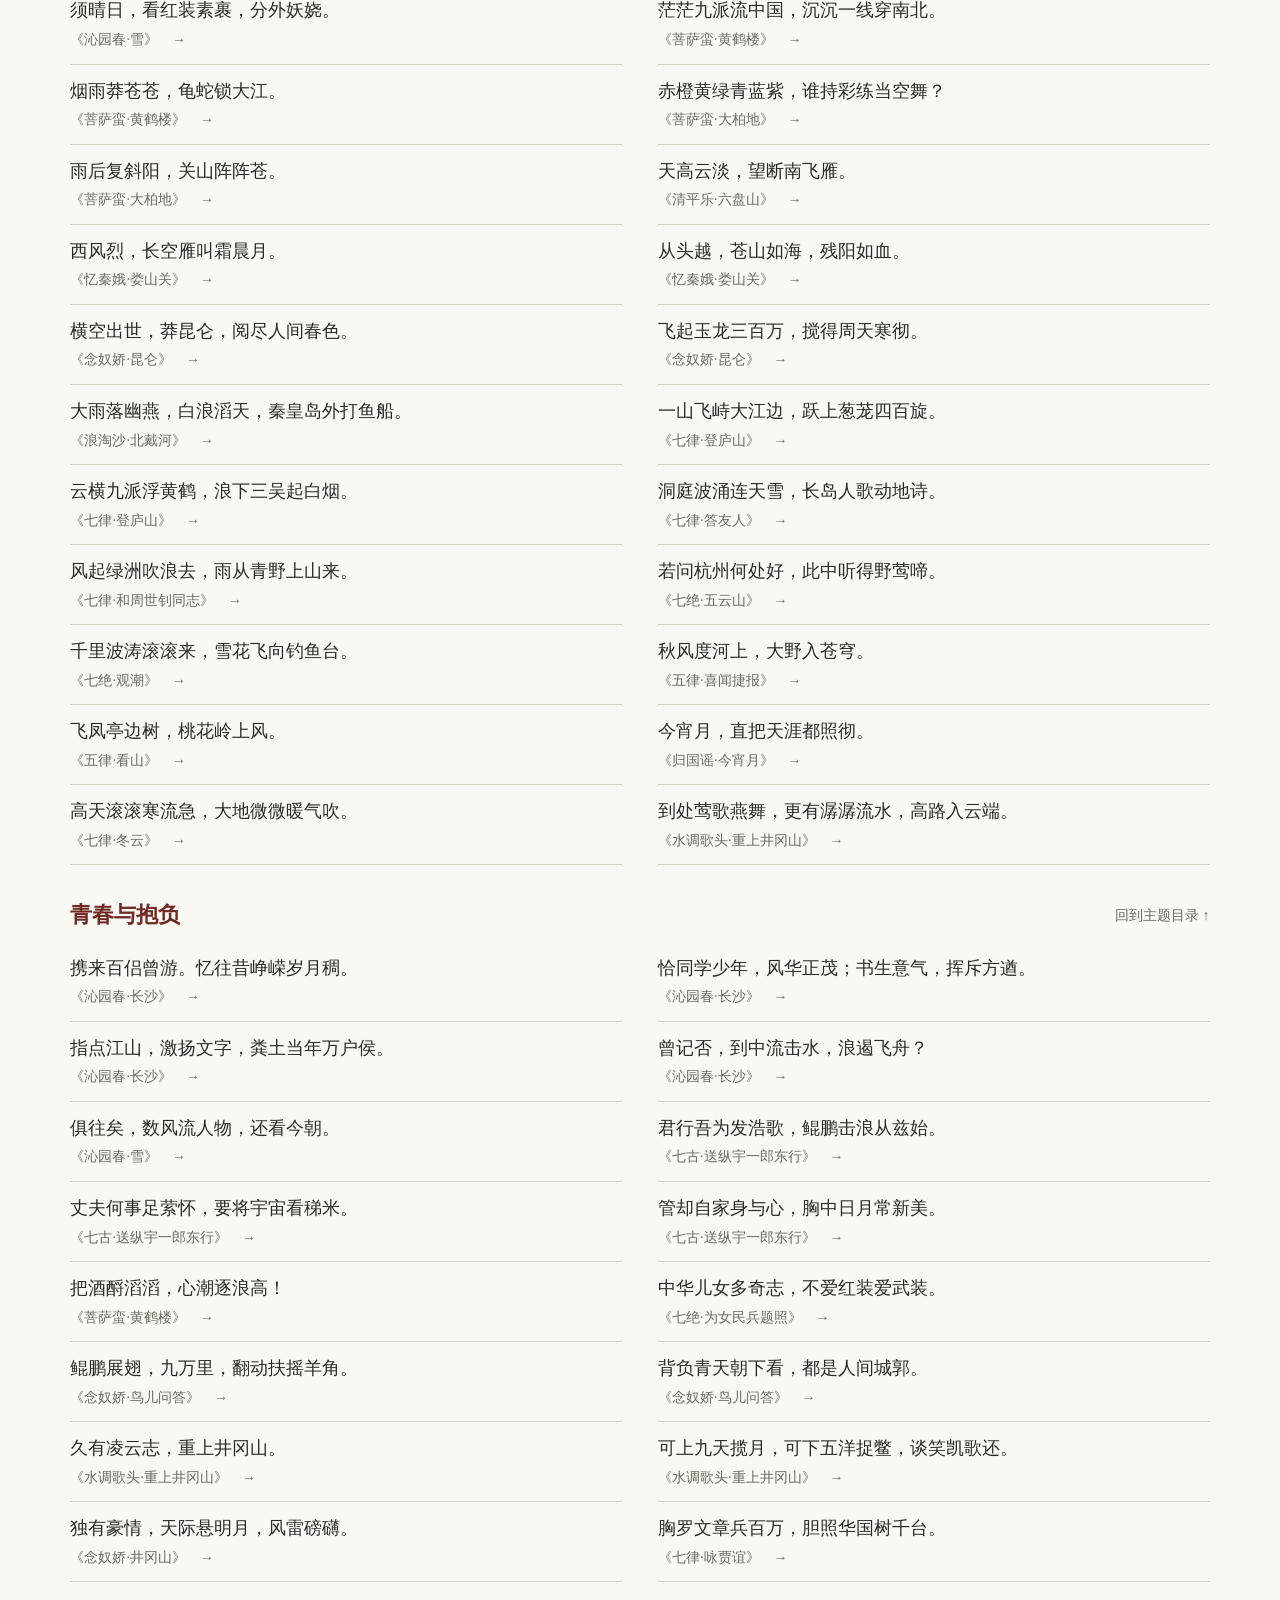
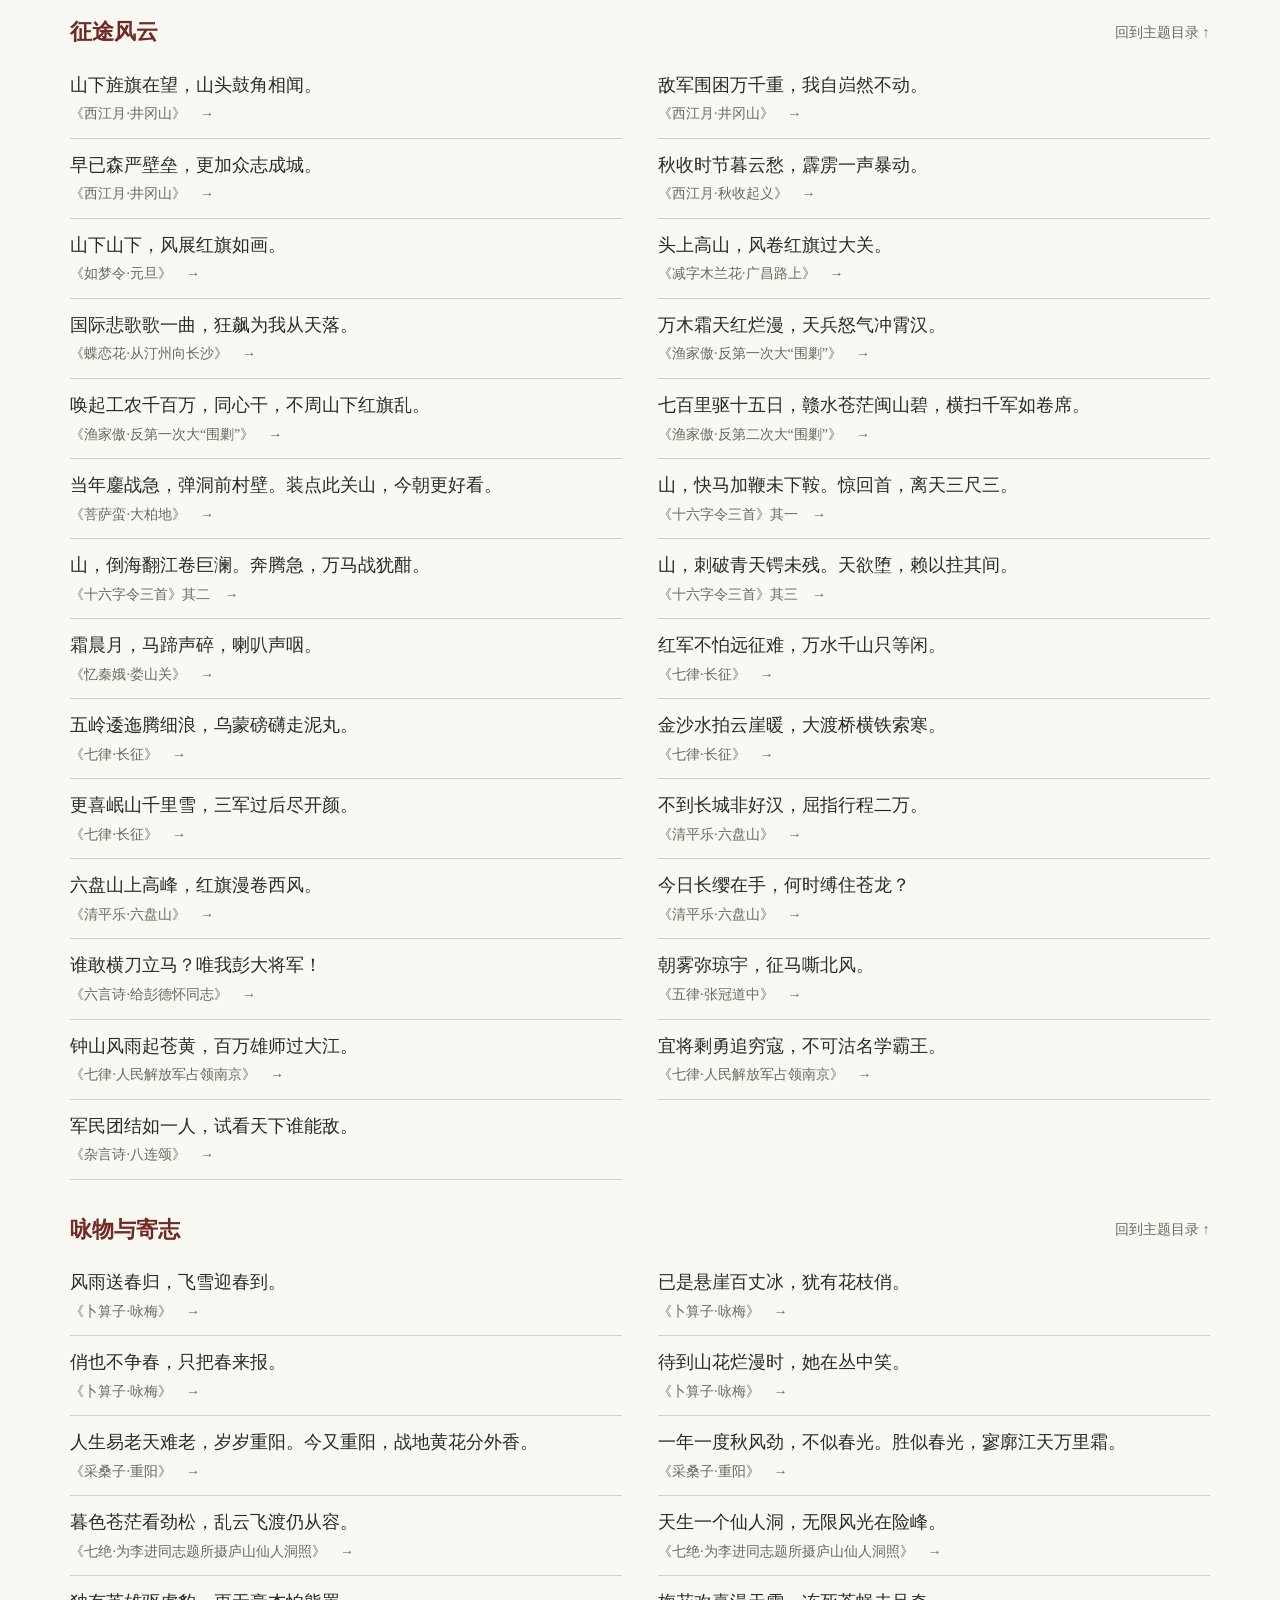
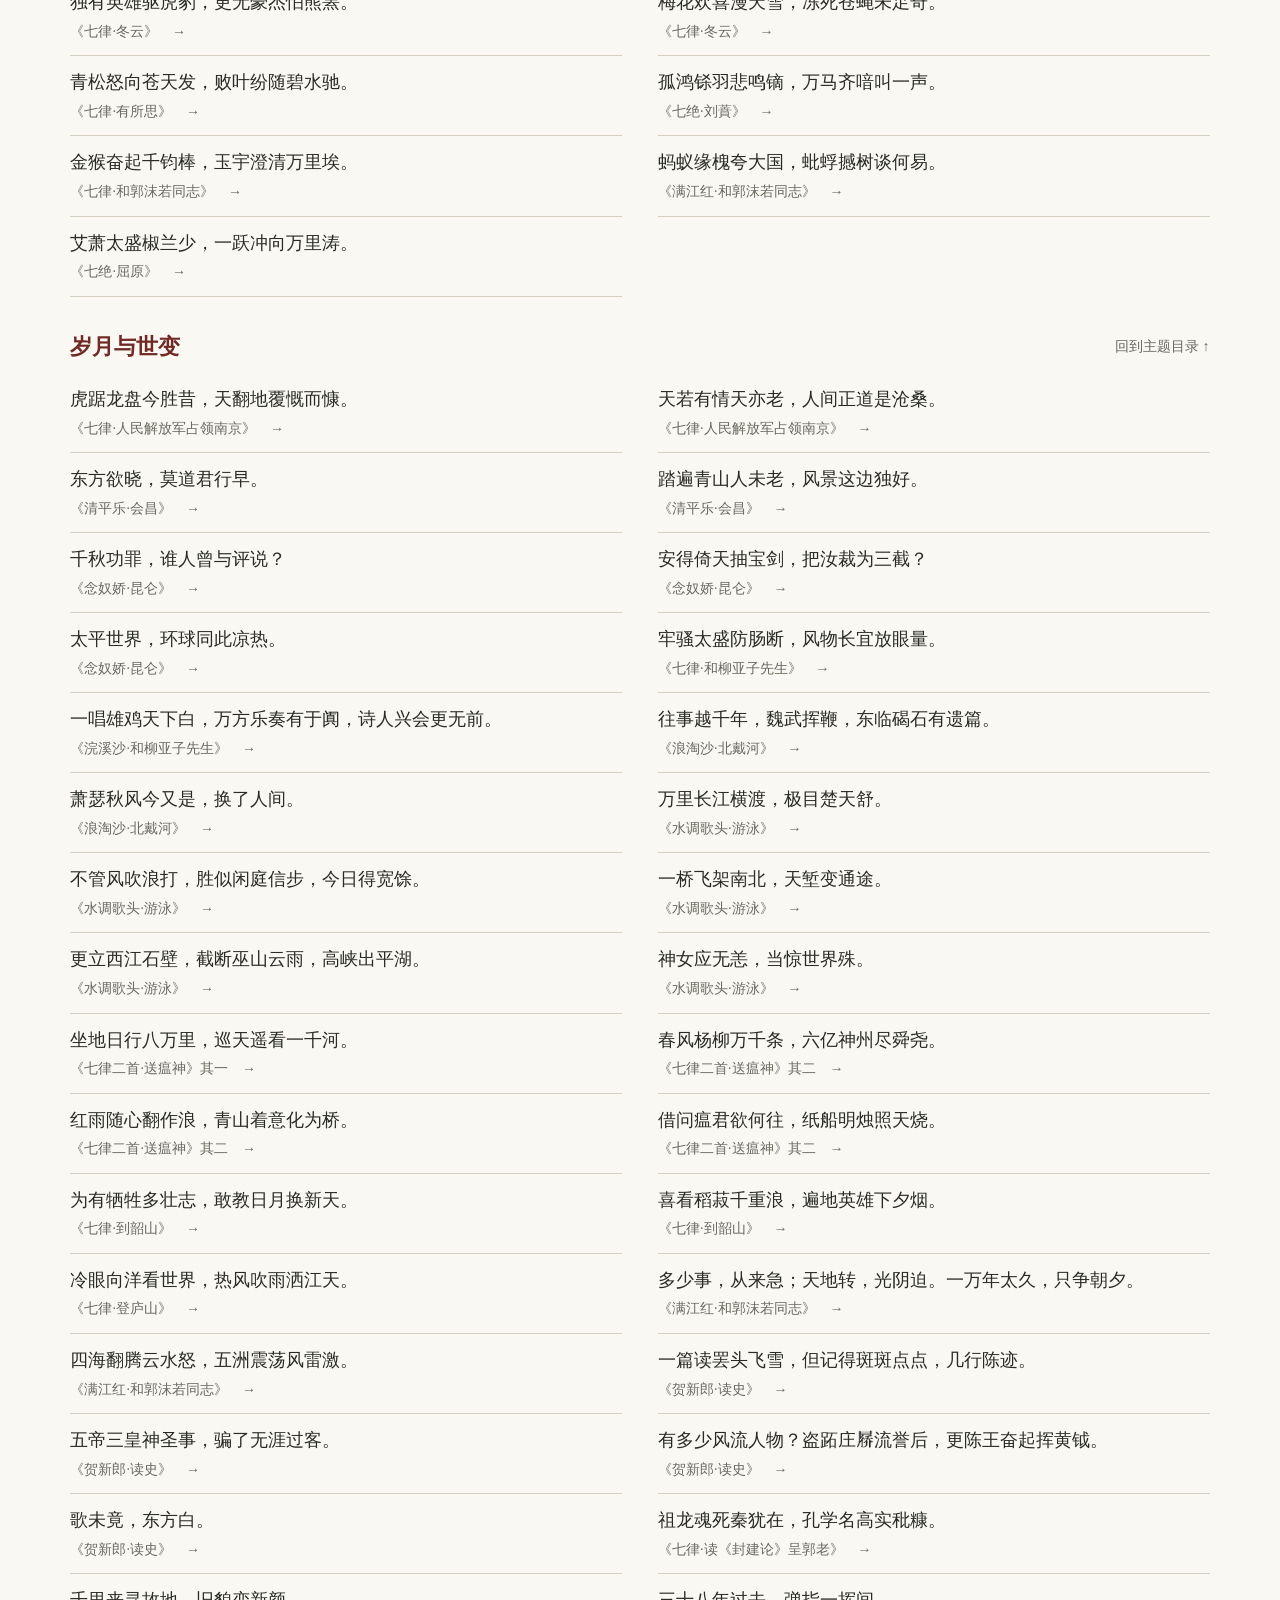
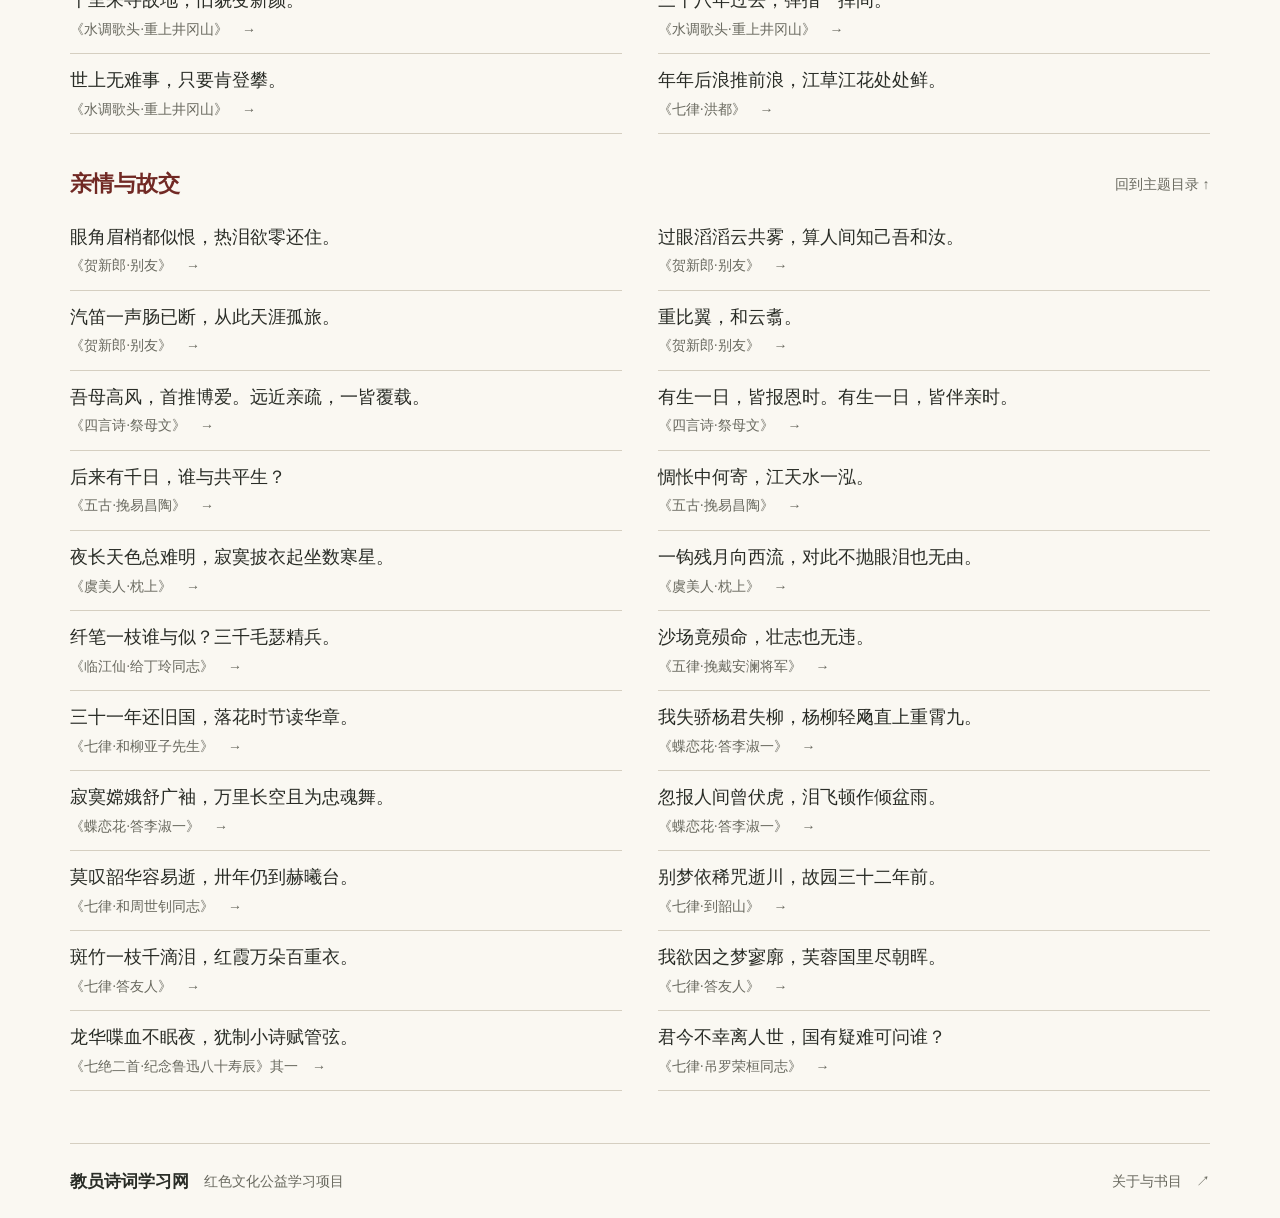
==== commit 89b96f7a: "Improve full-text search and add Mao-style homepage title" ====
--- a/index.html
+++ b/index.html
@@ -1,8 +1,8 @@
 <!doctype html>
 <html lang="zh-CN"><head><meta charset="utf-8"><meta name="viewport" content="width=device-width,initial-scale=1"><meta name="theme-color" content="#702623"><title>首页 · 教员诗词学习网</title><link rel="stylesheet" href="assets/site.css"><script defer src="js/poems.js"></script><script defer src="js/quotes.js"></script><script defer src="js/site.js"></script></head>
 <body data-page="index"><a class="skip" href="#main">跳到正文</a><header><div class="wrap mast"><a class="brand" href="index.html"><span class="seal" aria-hidden="true">诗<br>词</span>教员诗词学习网</a><nav aria-label="主导航"><a href="index.html" class="active" aria-current="page">首页</a><a href="library.html">诗词文库</a><a href="about.html">关于本站</a></nav>
-<form class="search" role="search" action="library.html"><input name="q" id="search" type="search" placeholder="搜索诗题、诗句…" aria-label="搜索诗题、诗句" autocomplete="off"><button aria-label="搜索" title="搜索"><svg viewBox="0 0 24 24" width="17" height="17" fill="none" stroke="currentColor" stroke-width="1.7"><circle cx="11" cy="11" r="7.5"/><path d="m17 17 4.5 4.5"/></svg></button></form></div></header>
-<main id="main"><section id="home-results" hidden class="wrap search-results"><h2>检索结果</h2><p role="status" id="summary"></p><div id="list"></div></section><section class="hero"><div class="wrap hero-inner"><div class="kicker"><i></i> <span lang="en" style="text-transform:none">teacher</span> · 诗词全编 · 七十八首</div><h1>教员诗词学习网</h1><p>从湘江秋色到北国风光，<br>循着诗人的笔迹，读山河，也读时代。</p><div class="actions"><a class="primary" href="library.html">翻阅诗词 <b>→</b></a><a class="secondary" href="#eras">按时期探索 <b>↓</b></a></div></div><span class="art-caption">山水册页 · 克利夫兰艺术博物馆藏</span></section>
+<form class="search" role="search" action="library.html"><input name="q" id="search" type="search" placeholder="全文检索…" aria-label="搜索诗题、诗句、作者题记、作者原注和编者考辨" autocomplete="off"><button aria-label="搜索" title="搜索"><svg viewBox="0 0 24 24" width="17" height="17" fill="none" stroke="currentColor" stroke-width="1.7"><circle cx="11" cy="11" r="7.5"/><path d="m17 17 4.5 4.5"/></svg></button></form></div></header>
+<main id="main"><section id="home-results" hidden class="wrap search-results"><h2>检索结果</h2><p role="status" id="summary"></p><div id="list"></div></section><section class="hero"><div class="wrap hero-inner"><div class="kicker"><i></i> 毛主席 · 诗词全编 · 七十八首</div><h1><span class="title-text">教员诗词学习网</span><img class="mao-title" src="assets/mao-title.svg" width="1787" height="289" alt="" aria-hidden="true" fetchpriority="high"></h1><p>从湘江秋色到北国风光，<br>循着诗人的笔迹，读山河，也读时代。</p><div class="actions"><a class="primary" href="library.html">翻阅诗词 <b>→</b></a><a class="secondary" href="#eras">按时期探索 <b>↓</b></a></div></div><span class="art-caption">山水册页 · 克利夫兰艺术博物馆藏</span></section>
 <div class="wrap"><section class="band" id="eras"><div class="section-head"><div class="heading"><small>壹</small><h2>创作时期</h2><span>诗词年谱</span></div><a href="library.html">全部篇目　→</a></div><div class="timeline" id="timeline"></div></section>
 <section class="band quotes"><div class="section-head"><div class="heading"><small>贰</small><h2>经典名句</h2></div><small id="quote-total"></small></div><div id="quotes" class="quote-grid"></div>
 <nav class="quote-topics" id="quote-topics" aria-label="名句主题目录"></nav><div id="quote-sections"></div></section></div></main><footer><div class="wrap foot"><span>教员诗词学习网</span><small>红色文化公益学习项目</small><a href="about.html">关于与书目　↗</a></div></footer></body></html>
--- a/assets/site.css
+++ b/assets/site.css
@@ -1,4 +1,4 @@
-/* 版心与字体：全部使用系统字体，离线环境下同样可读。 */
+/* 首页标题使用矢量题字，其余文字使用系统字体，离线环境下同样可读。 */
 :root{--ink:#292c26;--red:#712924;--gold:#9a773d;--muted:#69695f;--line:#d5cfc1;--paper:#faf8f2;--song:"Source Han Serif SC","Noto Serif CJK SC","Songti SC",SimSun,serif;--kai:KaiTi,STKaiti,"Kaiti SC",var(--song)}
 *{box-sizing:border-box}body{margin:0;background:var(--paper);color:var(--ink);font:18px/1.65 var(--kai);min-height:100vh;display:flex;flex-direction:column}main{flex:1}
 h1,h2,h3,p{margin:0}h1,h2,h3,strong{font-family:var(--song)}a{color:inherit;text-decoration:none}a:hover{color:var(--red)}button,input{font:inherit}button,a{touch-action:manipulation}button{cursor:pointer}a:focus-visible,button:focus-visible,input:focus-visible{outline:3px solid #bd9247;outline-offset:3px}.wrap{width:min(1216px,89%);margin-inline:auto}
@@ -15,6 +15,7 @@
 .quote-lines li{border-bottom:1px solid var(--line)}.quote-lines a{display:grid;gap:3px;padding:12px 0;height:100%;align-content:start}
 .quote-lines a:hover small{color:var(--red)}@media(max-width:720px){.quote-lines{grid-template-columns:1fr}.quote-topics{gap:6px 16px}}
 .hero{position:relative;background:#f3efe5 url(mountains.webp) center/cover no-repeat;border-bottom:1px solid var(--line)}.hero-inner{padding-block:52px 49px}.kicker{display:flex;align-items:center;gap:12px;font: bold 14px var(--song);color:var(--red)}.kicker i{width:32px;height:2px;background:var(--gold)}.hero h1{font-size:62px;line-height:1.24;color:#432721;margin:18px 0 13px}.hero p{font-size:21px;line-height:1.65}.actions{display:flex;align-items:center;gap:25px;margin-top:24px}.primary,.secondary{display:inline-flex;align-items:center;gap:18px;justify-content:center;font:16px var(--song)}.primary{padding:13px 20px;color:white;background:var(--red);border-radius:2px}.primary:hover{background:#55201c;color:white}.secondary{color:#5b4839;border:0;background:none;padding:10px 0;border-bottom:1px solid #ac9677}b{font-family:serif;font-weight:400}.art-caption{position:absolute;right:2%;bottom:9px;background:#f3efe5df;padding:1px 6px;color:#575b50;font:11px/1.6 var(--song)}
+.hero h1{position:relative;width:min(560px,100%)}.mao-title{display:block;width:100%;height:auto;aspect-ratio:1787/289}.title-text{position:absolute;width:1px;height:1px;padding:0;margin:-1px;overflow:hidden;clip-path:inset(50%);white-space:nowrap;border:0}
 .band{padding-top:34px}.section-head,.heading,.foot{display:flex;align-items:center}.section-head{justify-content:space-between;gap:12px}.heading{gap:13px}.heading small{color:var(--red);border:1px solid #bfa784;font:15px var(--song);padding:2px 4px}.heading h2{font-size:29px}.heading span,.section-head>a{color:var(--muted);font-size:14px}.heading span{padding-left:13px;border-left:1px solid var(--line)}
 .timeline{display:grid;grid-template-columns:repeat(5,1fr);margin:17px 0 0}.era{position:relative;display:grid;padding:0 8px 15px 0;line-height:1.7}.era:before{content:"";position:absolute;top:13px;height:1px;left:0;right:0;background:#bbab8f}.era small{z-index:1;background:var(--paper);justify-self:start;color:var(--red);padding-right:10px;font:italic 16px/26px Georgia,serif}.era strong{font-size:19px;margin-top:3px}.era span{font:14px/1.8 Georgia,var(--song);color:var(--muted)}.era:hover strong,.section-head a:hover{text-decoration:underline;text-underline-offset:4px}
 .quotes{border-top:1px solid var(--line);margin-top:10px;padding-bottom:52px}.quote-grid{display:grid;grid-template-columns:repeat(3,1fr);gap:20px;margin-top:18px}.quote{display:block;border:1px solid var(--line);background:#fffdf7;transition:border-color .16s}.quote:hover{border-color:var(--gold)}.picture{height:124px;background-size:cover;background-position:center;position:relative}.river{background-image:url(river.webp)}.peaks{background-image:url(peaks.webp)}.valley{background-image:url(valley.webp)}.picture span{position:absolute;left:13px;top:12px;background:#faf7eadf;padding:1px 7px;color:#664535;font:12px/1.7 var(--song)}.caption{padding:17px 19px}.caption small,.caption span{font-size:14px;color:var(--muted)}.caption h3{font: bold 21px/1.65 var(--kai);margin:5px 0 10px}
@@ -31,6 +32,10 @@
 .collection-filters{margin-bottom:0}.collection-filters+#filters{margin-top:12px}
 .poem-row{grid-template-columns:minmax(180px,1fr) minmax(0,1.5fr) 185px 20px}
 .poem-row>*{min-width:0;overflow-wrap:anywhere}.poem-row small{font-size:14px}
+.search-preview{display:grid;gap:3px}.poem-row .search-preview>*{grid-area:auto;max-width:none;text-align:left}.poem-row .match-source{font-size:13px;color:var(--red)}
+.match-excerpt{white-space:pre-line}mark{background:#f1dfa4;color:var(--ink);border-radius:2px}mark:focus{outline:2px solid var(--gold);outline-offset:3px}
+.reading [id],.reading mark{scroll-margin-block:24px}
+@media(max-width:360px){.search{flex-basis:100%}}
 .reading h1{font-size:34px;overflow-wrap:anywhere}.preface{margin:24px auto 0;text-align:left;max-width:680px;color:var(--muted);font-size:18px}
 .verse{font-size:28px;line-height:2}.verse p{overflow-wrap:anywhere}.poem-part+.poem-part{margin-top:30px}.verse .part-title{font:20px/1.5 var(--song);color:var(--red);margin-bottom:16px}
 .author-notes{text-align:left;margin:10px 0 28px;padding:20px 0;border-block:1px solid var(--line);font-size:18px}.author-notes h2{font-size:20px;margin-bottom:12px}
